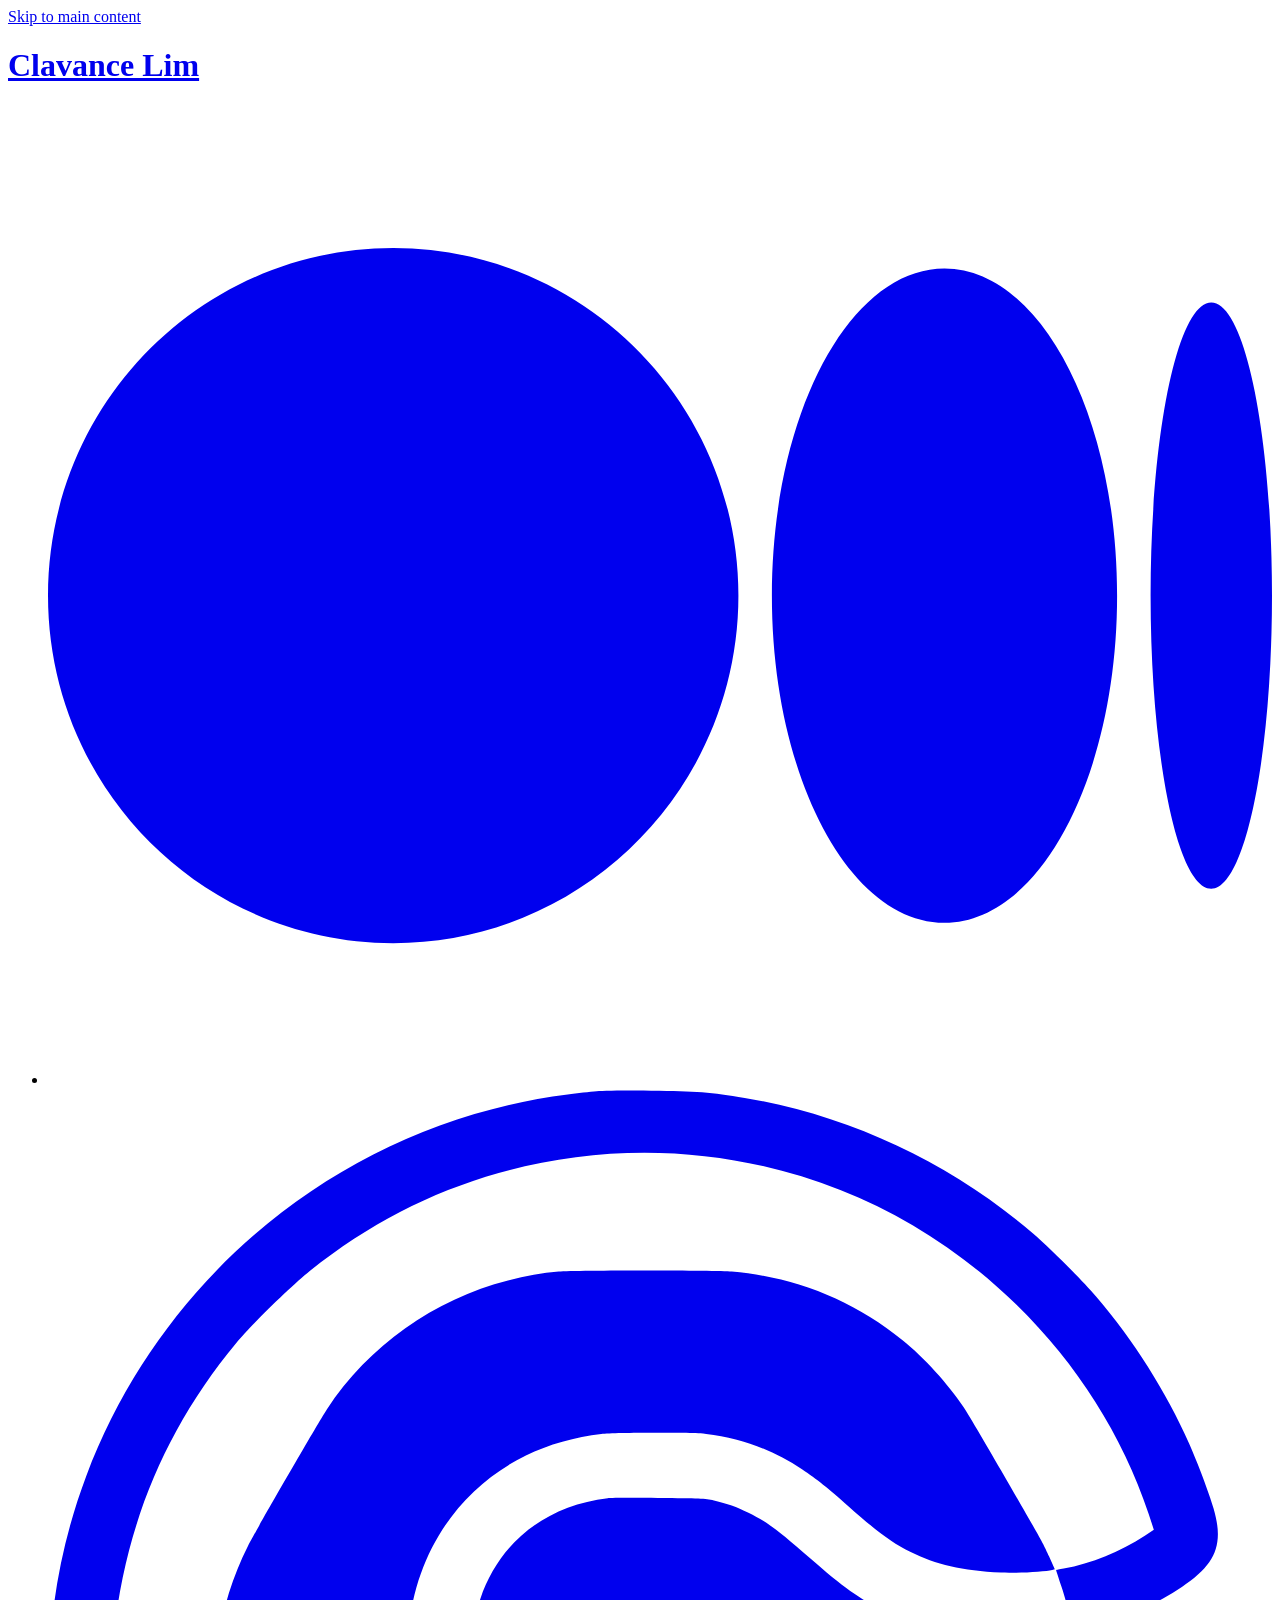
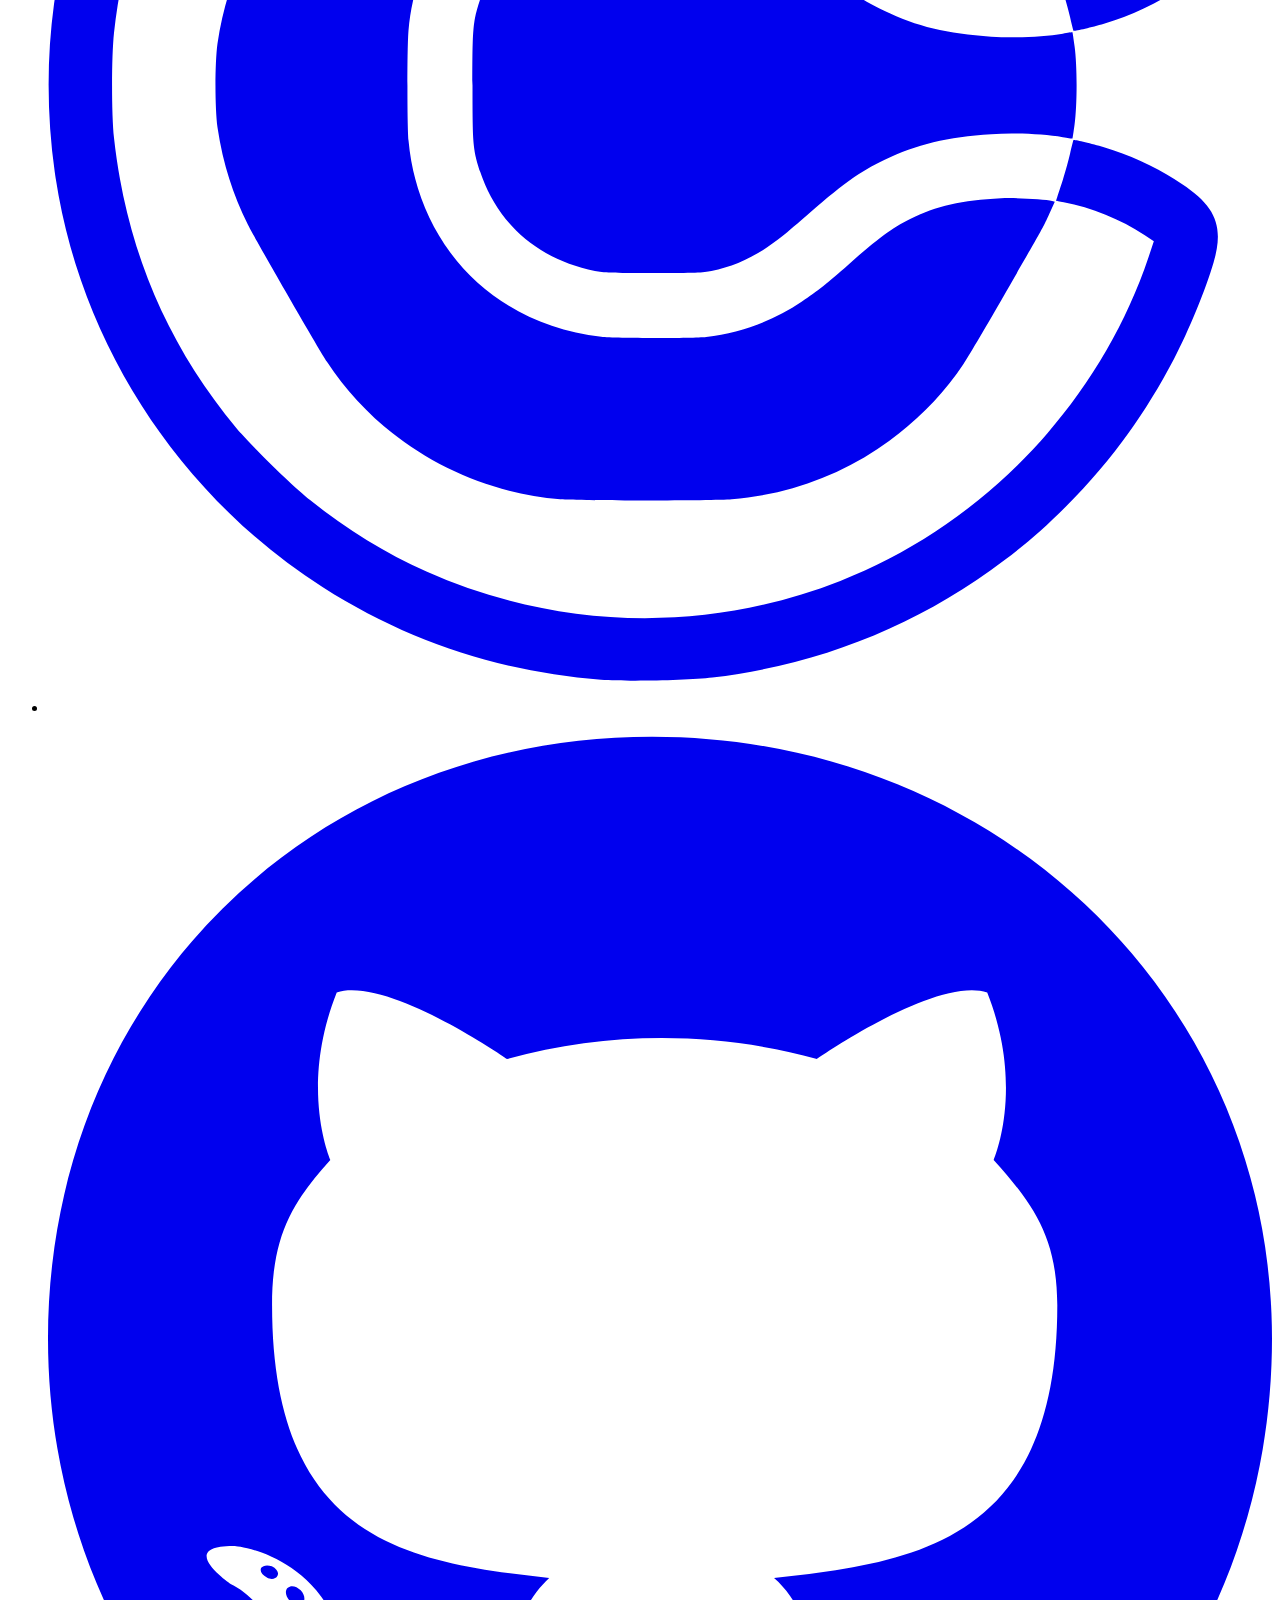
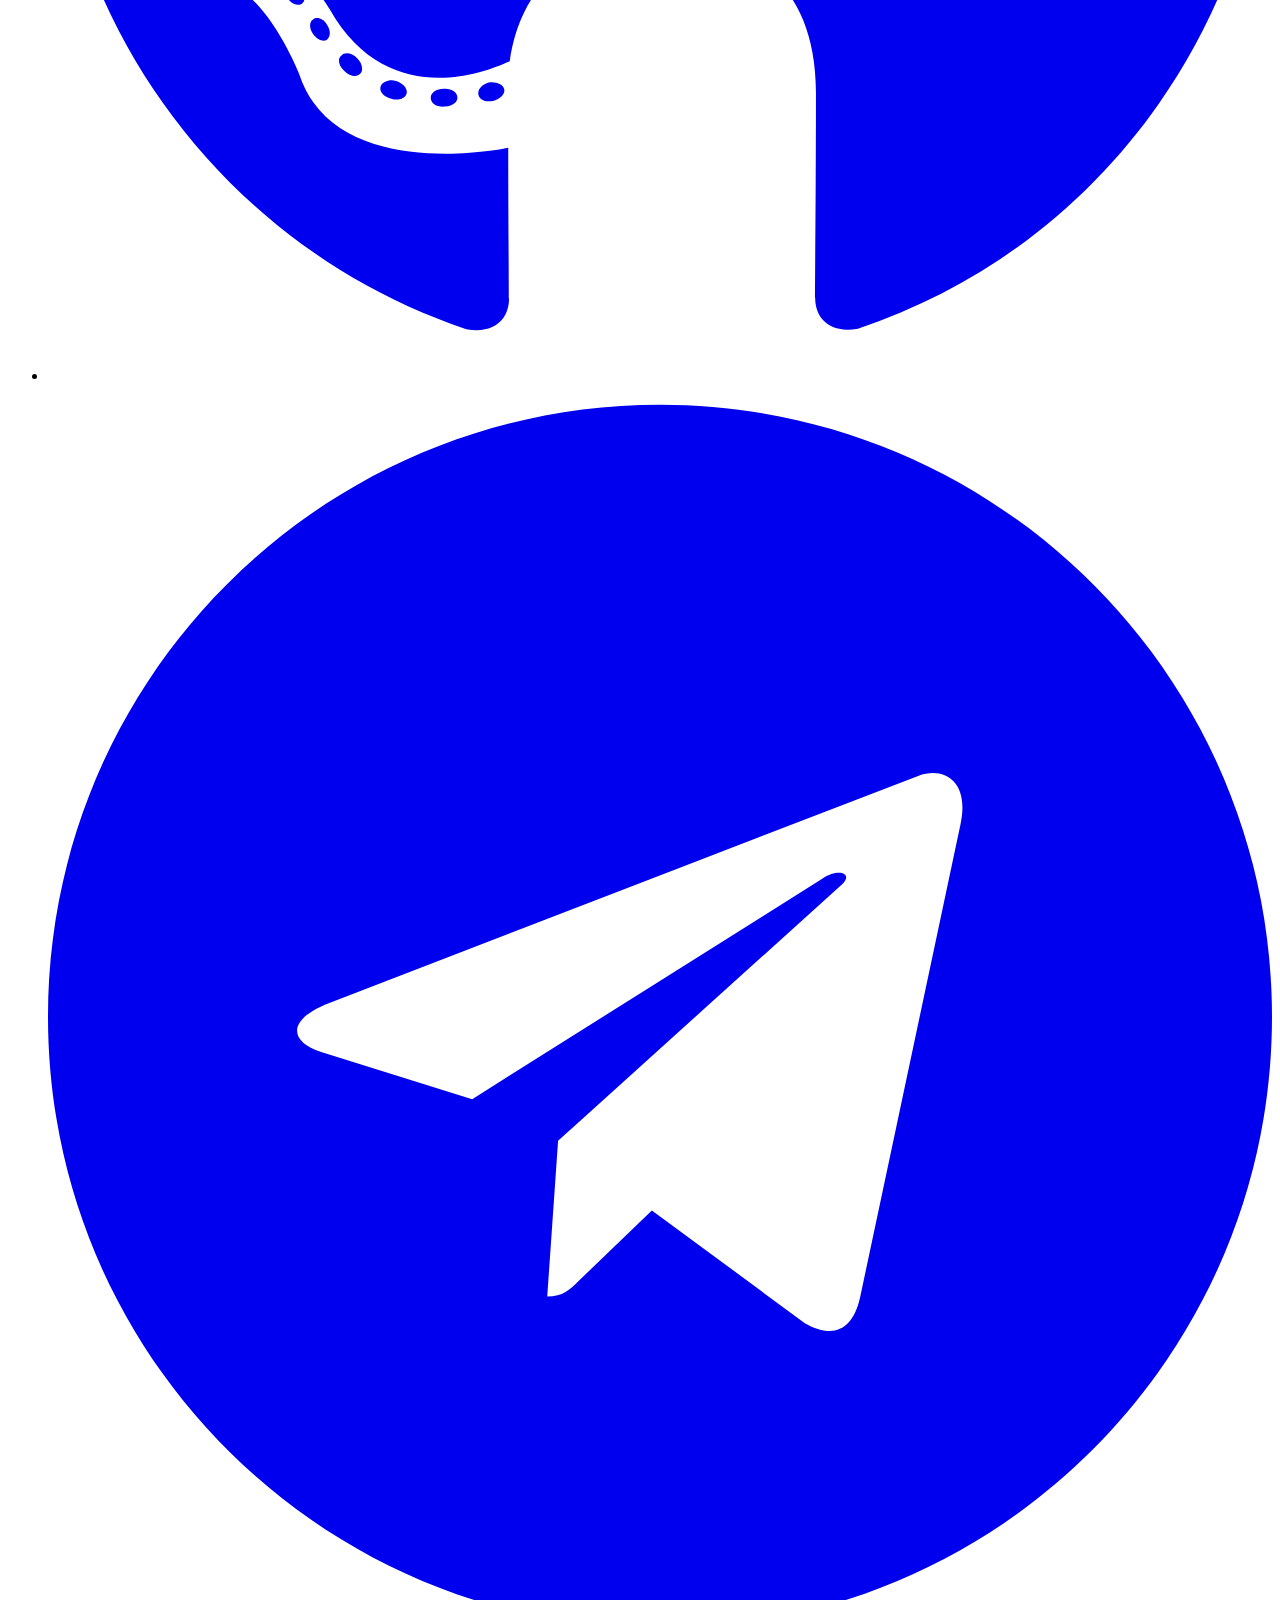
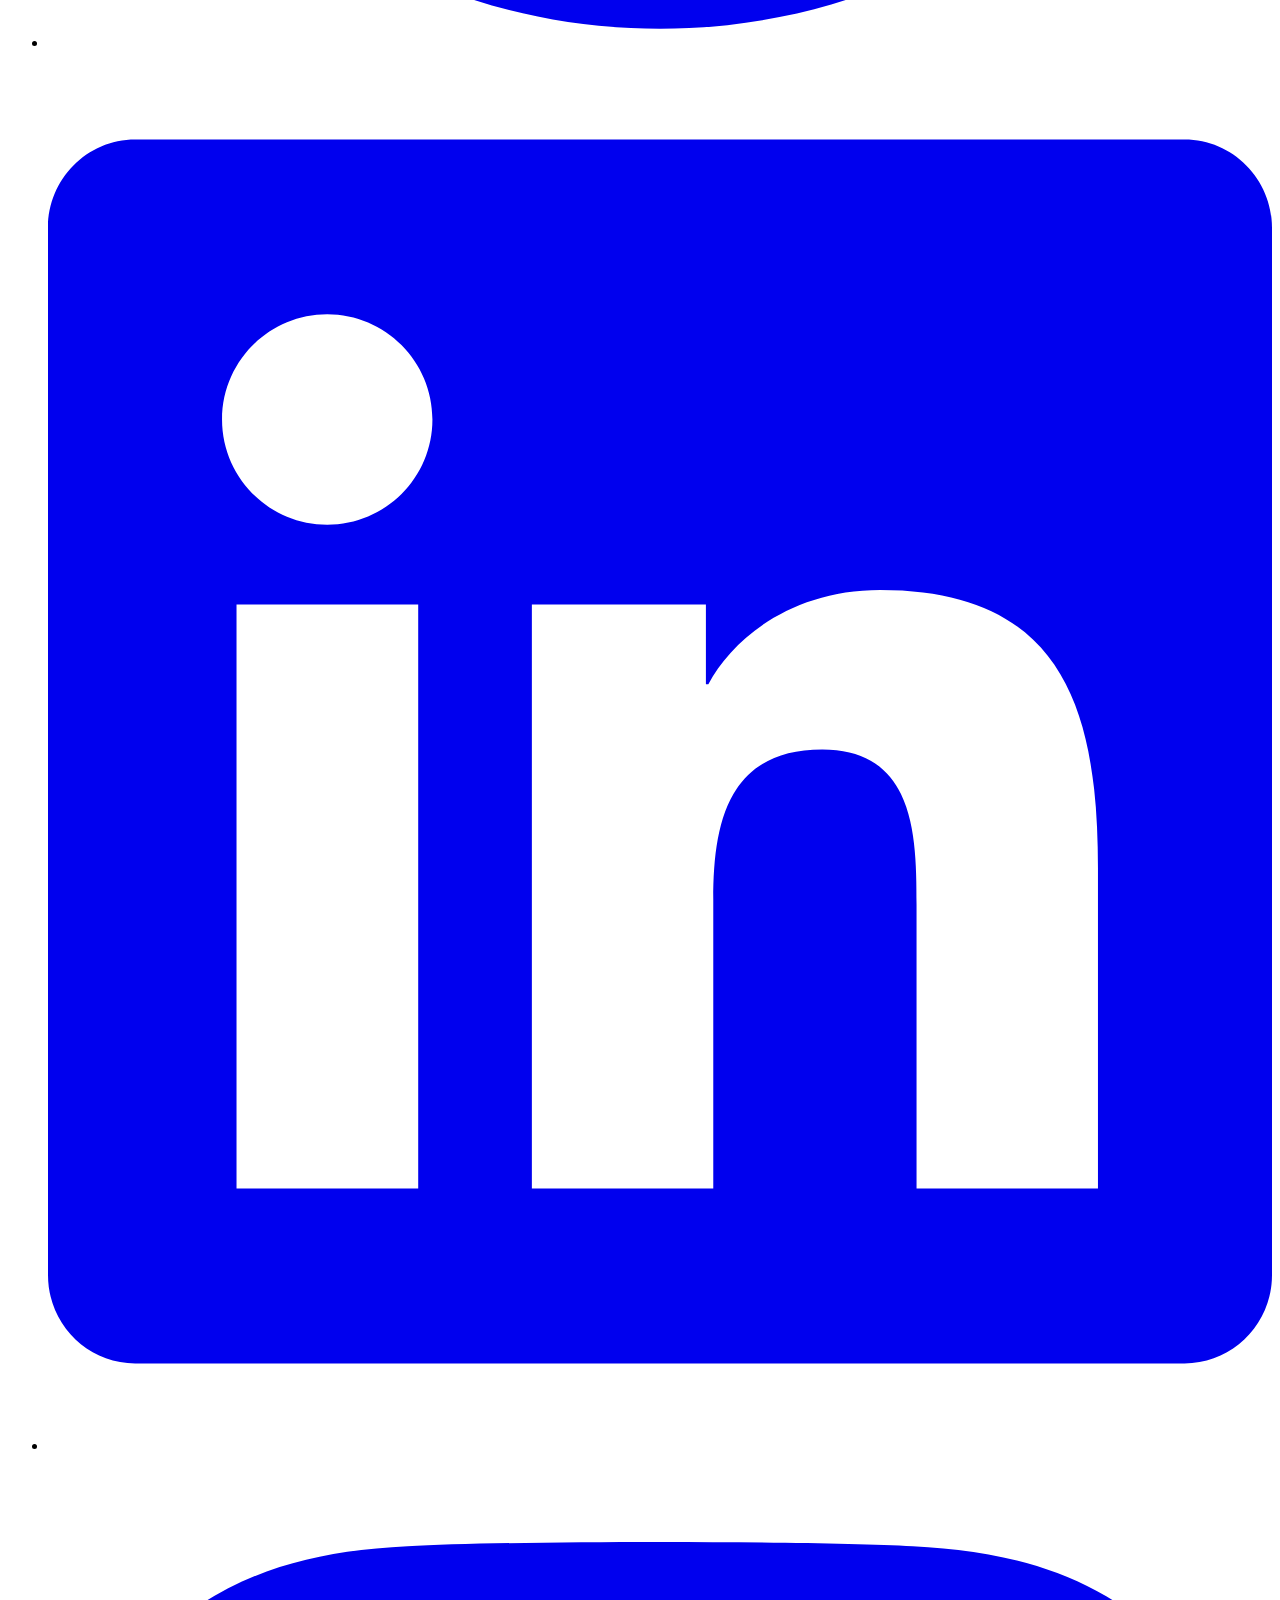
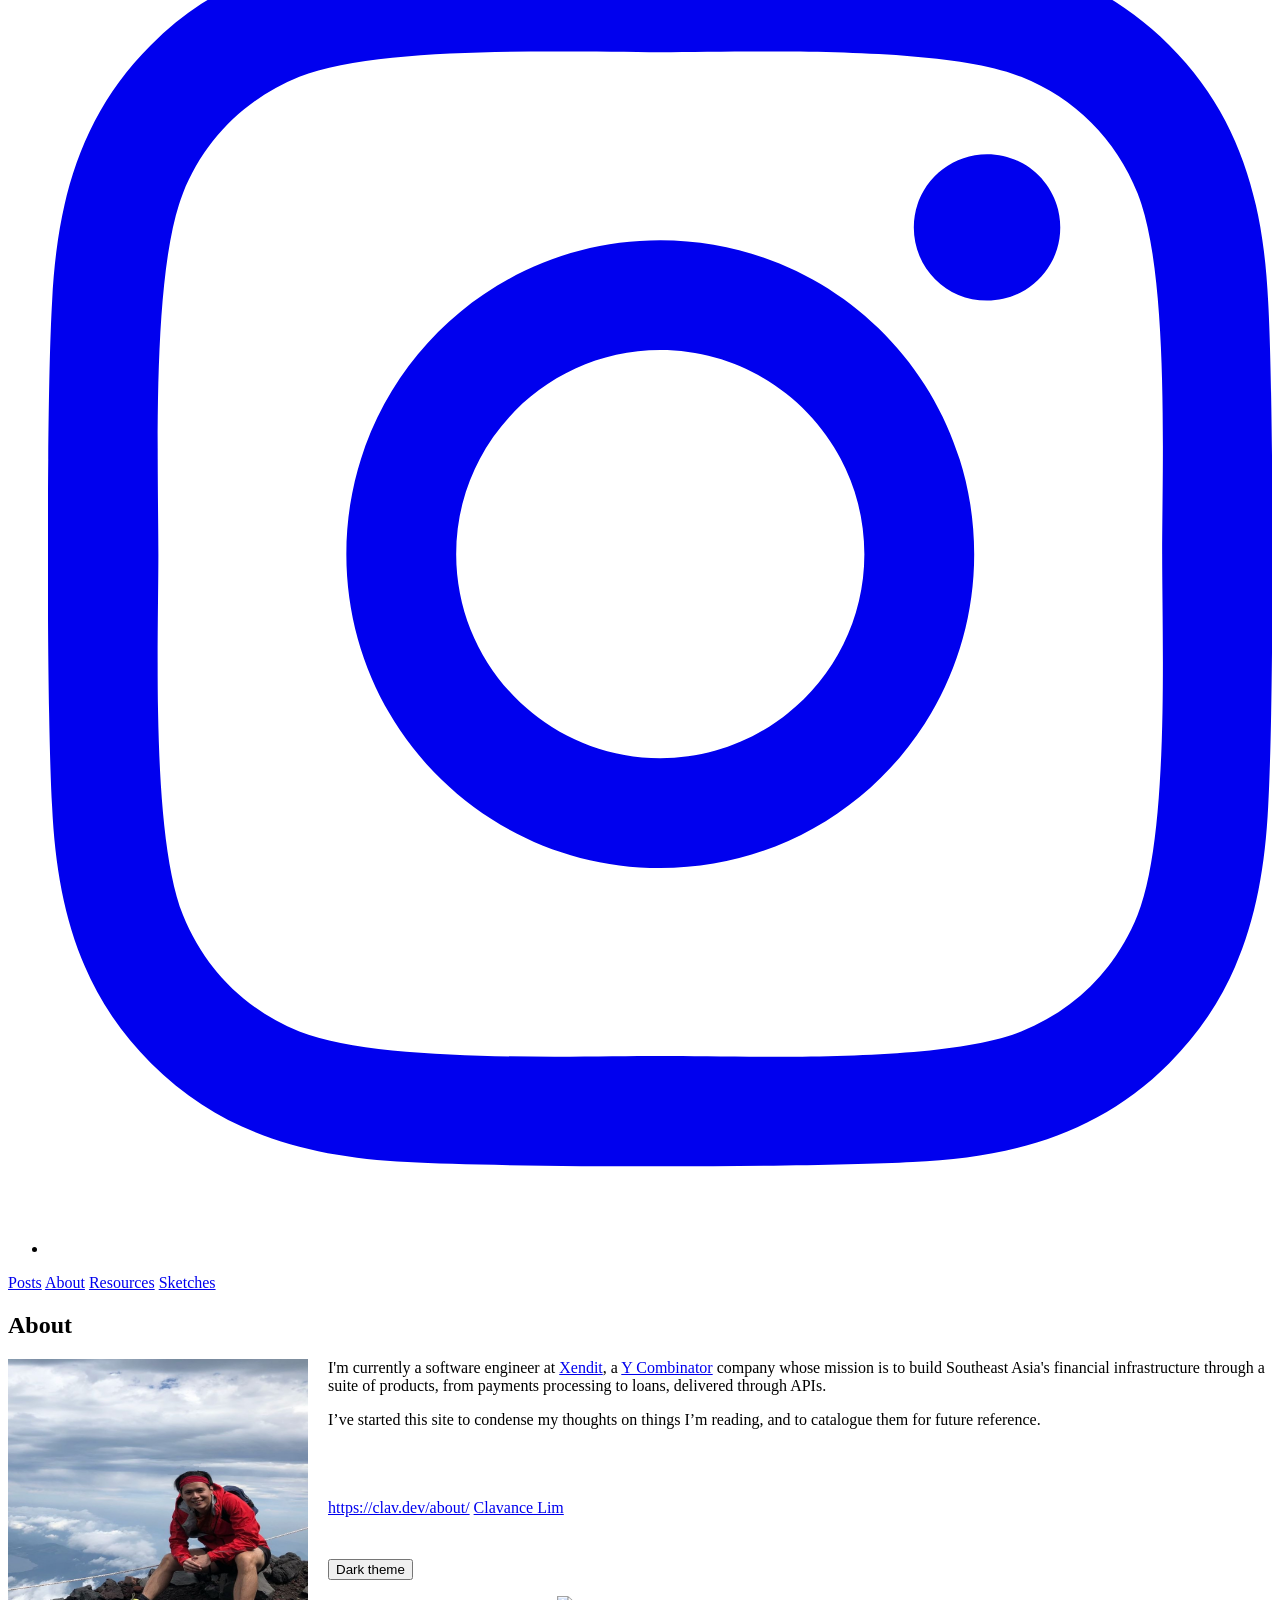
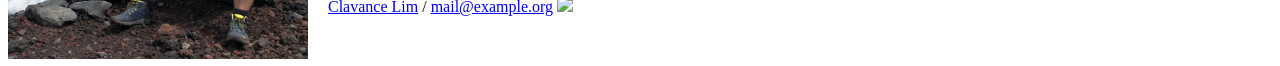
==== about/index.html @ dba14391 "icons" ====
<!DOCTYPE html>


<html lang="en-uk" data-theme="">
<head>
    
        
<meta charset="utf-8">
<meta name="HandheldFriendly" content="True">
<meta name="viewport" content="width=device-width, initial-scale=1.0">
<meta name="referrer" content="no-referrer-when-downgrade">

<title>Clavance Lim</title>

<meta name="description" content="About      I&#39;m currently a software engineer at Xendit, a Y Combinator company whose mission is to build Southeast Asia&#39;s financial infrastructure through a suite of products, from payments processing to loans, delivered through APIs. I&rsquo;ve started this site to condense my thoughts on things I&rsquo;m reading, and to catalogue them for future reference.
  ">





<link rel="icon" type="image/x-icon" href="https://clav.dev/favicon.ico">
<link rel="apple-touch-icon-precomposed" href="https://clav.dev/favicon.png">


<style>
  body {
    visibility: hidden;
    opacity: 0;
  }
</style>

<noscript>
  <style>
    body {
      visibility: visible;
      opacity: 1;
    }
  </style>
</noscript>



    





    
    
        
    
    

    
        <link rel="stylesheet" href="https://clav.dev/css/style.min.cff15ae98f02d073d218fa54a2ec573c41bfd9ae3161060330c0e49225089424.css" integrity="sha256-z/Fa6Y8C0HPSGPpUouxXPEG/2a4xYQYDMMDkkiUIlCQ=">
    





    

    





    
    
        
    
    

    
        <script src="https://clav.dev/js/script.min.510c781c39dbb21b4c76d85c82e2bdf4689220adbb7cd61e49e9d293e442fb42.js" type="text/javascript" charset="utf-8" integrity="sha256-UQx4HDnbshtMdthcguK99GiSIK27fNYeSenSk&#43;RC&#43;0I="></script>
    







<meta property="og:title" content="" />
<meta property="og:description" content="About      I&#39;m currently a software engineer at Xendit, a Y Combinator company whose mission is to build Southeast Asia&#39;s financial infrastructure through a suite of products, from payments processing to loans, delivered through APIs. I&rsquo;ve started this site to condense my thoughts on things I&rsquo;m reading, and to catalogue them for future reference.
  " />
<meta property="og:type" content="article" />
<meta property="og:url" content="https://clav.dev/about/" /><meta property="article:section" content="" />




<meta name="twitter:card" content="summary"/>
<meta name="twitter:title" content=""/>
<meta name="twitter:description" content="About      I&#39;m currently a software engineer at Xendit, a Y Combinator company whose mission is to build Southeast Asia&#39;s financial infrastructure through a suite of products, from payments processing to loans, delivered through APIs. I&rsquo;ve started this site to condense my thoughts on things I&rsquo;m reading, and to catalogue them for future reference.
  "/>











    
</head>
<body>
    <a class="skip-main" href="#main">Skip to main content</a>
    <div class="container">
        <header class="common-header"> 
            
                <div class="header-top">
    <h1 class="site-title">
    <a href="/">Clavance Lim</a>
</h1>
    <ul class="social-icons">


    
        <li>
            <a href="https://medium.com/@clavance" title="Medium" rel="me">
                <span class="inline-svg" >




    
<svg xmlns="http://www.w3.org/2000/svg" viewBox="0 0 640 512"><!--! Font Awesome Pro 6.0.0 by @fontawesome - https://fontawesome.com License - https://fontawesome.com/license (Commercial License) Copyright 2022 Fonticons, Inc. --><path fill="currentColor" d="M180.5,74.262C80.813,74.262,0,155.633,0,256S80.819,437.738,180.5,437.738,361,356.373,361,256,280.191,74.262,180.5,74.262Zm288.25,10.646c-49.845,0-90.245,76.619-90.245,171.095s40.406,171.1,90.251,171.1,90.251-76.619,90.251-171.1H559C559,161.5,518.6,84.908,468.752,84.908Zm139.506,17.821c-17.526,0-31.735,68.628-31.735,153.274s14.2,153.274,31.735,153.274S640,340.631,640,256C640,171.351,625.785,102.729,608.258,102.729Z"/></svg>


</span>

            </a>
        </li>
    

    
        <li>
            <a href="https://calendly.com/clavance" title="Calendly" rel="me">
                <span class="inline-svg" >




    
<svg version="1.0" xmlns="http://www.w3.org/2000/svg"
  viewBox="0 0 1100 1100"
 preserveAspectRatio="xMidYMid meet">

<g transform="translate(0.000000,1072.000000) scale(0.100000,-0.100000)"
fill="#000000" stroke="none">
<path fill="currentColor" d="M4930 10699 c-58 -5 -175 -18 -260 -29 -1958 -249 -3625 -1569 -4326
-3427 -315 -835 -412 -1751 -283 -2663 215 -1517 1109 -2901 2409 -3730 761
-486 1593 -762 2500 -831 229 -17 787 -6 1001 20 985 120 1844 465 2626 1055
199 149 354 286 549 480 399 400 705 817 974 1330 129 245 287 630 355 865 94
324 23 502 -285 706 -222 148 -458 259 -700 330 -122 35 -269 70 -274 64 -2
-2 -16 -58 -31 -124 -15 -66 -49 -187 -76 -269 -27 -82 -49 -151 -49 -152 0
-1 30 -7 68 -14 247 -46 513 -154 729 -296 l81 -54 -47 -143 c-441 -1312
-1477 -2400 -2771 -2910 -1203 -474 -2529 -444 -3719 85 -366 162 -709 373
-1046 642 -166 133 -531 490 -663 648 -627 756 -990 1617 -1099 2608 -23 216
-23 724 0 940 109 991 472 1852 1099 2608 132 158 497 515 663 648 519 415
1073 702 1695 879 1013 288 2090 235 3070 -152 588 -232 1122 -580 1584 -1033
548 -537 950 -1172 1187 -1877 l47 -143 -81 -54 c-216 -142 -482 -250 -729
-296 -38 -7 -68 -13 -68 -14 0 -1 22 -70 49 -152 27 -82 61 -203 76 -269 15
-66 29 -122 31 -124 5 -6 152 29 274 64 242 71 478 182 700 330 308 204 379
382 285 706 -39 135 -143 410 -220 584 -203 460 -501 929 -836 1320 -129 151
-419 440 -569 569 -740 632 -1642 1056 -2589 1216 -302 51 -438 62 -841 65
-212 2 -432 -1 -490 -6z"/>
<path fill="currentColor" d="M4590 9079 c-152 -13 -294 -38 -456 -79 -663 -169 -1254 -589 -1627
-1157 -78 -119 -649 -1108 -711 -1232 -135 -268 -227 -562 -273 -876 -24 -169
-24 -581 0 -750 46 -314 138 -608 273 -876 62 -124 633 -1113 711 -1232 464
-707 1240 -1164 2096 -1236 165 -14 1381 -14 1542 0 480 41 918 192 1310 452
312 207 571 463 774 766 32 47 184 304 338 571 380 658 370 640 429 770 l52
115 -24 7 c-59 16 -328 30 -459 24 -352 -17 -584 -70 -817 -187 -165 -83 -285
-171 -553 -408 -191 -169 -280 -239 -419 -333 -263 -176 -549 -282 -861 -318
-119 -13 -819 -13 -943 1 -953 105 -1644 809 -1732 1764 -13 143 -13 847 0
990 64 699 453 1278 1055 1571 202 98 447 168 677 193 124 14 824 14 943 1
312 -36 598 -142 861 -318 139 -94 228 -164 419 -333 268 -237 388 -325 553
-408 233 -117 465 -170 817 -187 131 -6 400 8 459 24 l24 7 -52 115 c-59 130
-49 112 -429 770 -154 267 -306 524 -338 571 -141 211 -362 453 -549 602 -453
362 -965 568 -1535 616 -142 13 -1415 12 -1555 0z"/>
<path fill="currentColor" d="M5030 7043 c-554 -65 -977 -400 -1145 -906 -66 -200 -70 -247 -70
-777 0 -530 4 -577 70 -777 155 -469 523 -787 1030 -890 79 -16 144 -18 525
-18 377 0 447 2 522 18 226 46 434 148 642 315 37 30 145 122 240 205 305 267
448 369 671 477 291 141 567 208 962 232 207 13 469 2 643 -27 46 -8 85 -13
87 -12 1 2 10 59 19 127 24 171 24 529 0 700 -9 68 -18 125 -19 127 -2 1 -41
-4 -87 -12 -174 -29 -436 -40 -643 -27 -395 24 -671 91 -962 232 -223 108
-366 210 -671 477 -287 251 -385 324 -549 405 -108 54 -190 83 -310 111 -82
18 -127 20 -505 22 -228 2 -431 1 -450 -2z"/>
</g>
</svg>


</span>

            </a>
        </li>
    

    
        
        
        <li>
            <a href="https://github.com/clavance" title="Github" rel="me">
            <span class="inline-svg" >




    
<svg xmlns="http://www.w3.org/2000/svg" viewBox="0 0 496 512"><path fill="currentColor" d="M165.9 397.4c0 2-2.3 3.6-5.2 3.6-3.3.3-5.6-1.3-5.6-3.6 0-2 2.3-3.6 5.2-3.6 3-.3 5.6 1.3 5.6 3.6zm-31.1-4.5c-.7 2 1.3 4.3 4.3 4.9 2.6 1 5.6 0 6.2-2s-1.3-4.3-4.3-5.2c-2.6-.7-5.5.3-6.2 2.3zm44.2-1.7c-2.9.7-4.9 2.6-4.6 4.9.3 2 2.9 3.3 5.9 2.6 2.9-.7 4.9-2.6 4.6-4.6-.3-1.9-3-3.2-5.9-2.9zM244.8 8C106.1 8 0 113.3 0 252c0 110.9 69.8 205.8 169.5 239.2 12.8 2.3 17.3-5.6 17.3-12.1 0-6.2-.3-40.4-.3-61.4 0 0-70 15-84.7-29.8 0 0-11.4-29.1-27.8-36.6 0 0-22.9-15.7 1.6-15.4 0 0 24.9 2 38.6 25.8 21.9 38.6 58.6 27.5 72.9 20.9 2.3-16 8.8-27.1 16-33.7-55.9-6.2-112.3-14.3-112.3-110.5 0-27.5 7.6-41.3 23.6-58.9-2.6-6.5-11.1-33.3 2.6-67.9 20.9-6.5 69 27 69 27 20-5.6 41.5-8.5 62.8-8.5s42.8 2.9 62.8 8.5c0 0 48.1-33.6 69-27 13.7 34.7 5.2 61.4 2.6 67.9 16 17.7 25.8 31.5 25.8 58.9 0 96.5-58.9 104.2-114.8 110.5 9.2 7.9 17 22.9 17 46.4 0 33.7-.3 75.4-.3 83.6 0 6.5 4.6 14.4 17.3 12.1C428.2 457.8 496 362.9 496 252 496 113.3 383.5 8 244.8 8zM97.2 352.9c-1.3 1-1 3.3.7 5.2 1.6 1.6 3.9 2.3 5.2 1 1.3-1 1-3.3-.7-5.2-1.6-1.6-3.9-2.3-5.2-1zm-10.8-8.1c-.7 1.3.3 2.9 2.3 3.9 1.6 1 3.6.7 4.3-.7.7-1.3-.3-2.9-2.3-3.9-2-.6-3.6-.3-4.3.7zm32.4 35.6c-1.6 1.3-1 4.3 1.3 6.2 2.3 2.3 5.2 2.6 6.5 1 1.3-1.3.7-4.3-1.3-6.2-2.2-2.3-5.2-2.6-6.5-1zm-11.4-14.7c-1.6 1-1.6 3.6 0 5.9 1.6 2.3 4.3 3.3 5.6 2.3 1.6-1.3 1.6-3.9 0-6.2-1.4-2.3-4-3.3-5.6-2z"/></svg>

</span>

            </a>
        </li>
    

    
        <li>
            <a href="https://t.me/clavance" title="Telegram" rel="me">
            <span class="inline-svg" >




    
<svg xmlns="http://www.w3.org/2000/svg" viewBox="0 0 496 512"><path fill="currentColor" d="M248 8C111 8 0 119 0 256s111 248 248 248 248-111 248-248S385 8 248 8zm121.8 169.9l-40.7 191.8c-3 13.6-11.1 16.9-22.4 10.5l-62-45.7-29.9 28.8c-3.3 3.3-6.1 6.1-12.5 6.1l4.4-63.1 114.9-103.8c5-4.4-1.1-6.9-7.7-2.5l-142 89.4-61.2-19.1c-13.3-4.2-13.6-13.3 2.8-19.7l239.1-92.2c11.1-4 20.8 2.7 17.2 19.5z"/></svg>

</span>

            </a>
        </li>
    

    
        
        
        <li>
            <a href="https://www.linkedin.com/in/clavance" title="Linkedin" rel="me">
            <span class="inline-svg" >




    
<svg xmlns="http://www.w3.org/2000/svg" viewBox="0 0 448 512"><path fill="currentColor" d="M416 32H31.9C14.3 32 0 46.5 0 64.3v383.4C0 465.5 14.3 480 31.9 480H416c17.6 0 32-14.5 32-32.3V64.3c0-17.8-14.4-32.3-32-32.3zM135.4 416H69V202.2h66.5V416zm-33.2-243c-21.3 0-38.5-17.3-38.5-38.5S80.9 96 102.2 96c21.2 0 38.5 17.3 38.5 38.5 0 21.3-17.2 38.5-38.5 38.5zm282.1 243h-66.4V312c0-24.8-.5-56.7-34.5-56.7-34.6 0-39.9 27-39.9 54.9V416h-66.4V202.2h63.7v29.2h.9c8.9-16.8 30.6-34.5 62.9-34.5 67.2 0 79.7 44.3 79.7 101.9V416z"/></svg>

</span>

            </a>
        </li>
    

    
        <li>
            <a href="https://vsco.co/clavance" title="Instagram" rel="me">
            <span class="inline-svg" >




    
<svg xmlns="http://www.w3.org/2000/svg" viewBox="0 0 448 512"><path fill="currentColor" d="M224.1 141c-63.6 0-114.9 51.3-114.9 114.9s51.3 114.9 114.9 114.9S339 319.5 339 255.9 287.7 141 224.1 141zm0 189.6c-41.1 0-74.7-33.5-74.7-74.7s33.5-74.7 74.7-74.7 74.7 33.5 74.7 74.7-33.6 74.7-74.7 74.7zm146.4-194.3c0 14.9-12 26.8-26.8 26.8-14.9 0-26.8-12-26.8-26.8s12-26.8 26.8-26.8 26.8 12 26.8 26.8zm76.1 27.2c-1.7-35.9-9.9-67.7-36.2-93.9-26.2-26.2-58-34.4-93.9-36.2-37-2.1-147.9-2.1-184.9 0-35.8 1.7-67.6 9.9-93.9 36.1s-34.4 58-36.2 93.9c-2.1 37-2.1 147.9 0 184.9 1.7 35.9 9.9 67.7 36.2 93.9s58 34.4 93.9 36.2c37 2.1 147.9 2.1 184.9 0 35.9-1.7 67.7-9.9 93.9-36.2 26.2-26.2 34.4-58 36.2-93.9 2.1-37 2.1-147.8 0-184.8zM398.8 388c-7.8 19.6-22.9 34.7-42.6 42.6-29.5 11.7-99.5 9-132.1 9s-102.7 2.6-132.1-9c-19.6-7.8-34.7-22.9-42.6-42.6-11.7-29.5-9-99.5-9-132.1s-2.6-102.7 9-132.1c7.8-19.6 22.9-34.7 42.6-42.6 29.5-11.7 99.5-9 132.1-9s102.7-2.6 132.1 9c19.6 7.8 34.7 22.9 42.6 42.6 11.7 29.5 9 99.5 9 132.1s2.7 102.7-9 132.1z"/></svg>

</span>

            </a>
        </li>
    




</ul>
</div>

    <nav>
        
        
        <a class="" href="https://clav.dev/posts/" title="Posts">Posts</a>
        
        <a class="" href="https://clav.dev/about/" title="About">About</a>
        
        <a class="" href="https://clav.dev/resources/" title="Resources">Resources</a>
        
        <a class="" href="https://clav.dev/sketches/" title="Sketches">Sketches</a>
        
    </nav>




            
        </header>
        <main id="main" tabindex="-1"> 
            
    

    <article class="post h-entry">
        <div class="post-header">
            <header>
                <h1 class="p-name post-title"></h1>

                
            </header>
        </div>
        <div class="content e-content">
            <h1 id="about" >About
<span>
    <a href="#about">
        <svg viewBox="0 0 28 23" height="100%" width="19" xmlns="http://www.w3.org/2000/svg"><path d="M10 13a5 5 0 0 0 7.54.54l3-3a5 5 0 0 0-7.07-7.07l-1.72 1.71" fill="none" stroke-linecap="round" stroke-miterlimit="10" stroke-width="2"/><path d="M14 11a5 5 0 0 0-7.54-.54l-3 3a5 5 0 0 0 7.07 7.07l1.71-1.71" fill="none" stroke-linecap="round" stroke-miterlimit="10" stroke-width="2"/></svg>
    </a>
</span>
</h1><img style="float: left; margin-right: 20px; position: relative;" width="300" height="300" src="/profile.jpeg">
<p>
I'm currently a software engineer at <a href="https://www.xendit.co/en/">Xendit</a>, a <a href="https://www.ycombinator.com/topcompanies">Y Combinator</a> company whose mission is to build Southeast Asia's financial infrastructure through a suite of products, from payments processing to loans, delivered through APIs.
<p>I&rsquo;ve started this site to condense my thoughts on things I&rsquo;m reading, and to catalogue them for future reference.</p>
</p>
<br/>
<br/>
<br/>
        </div>
        

    


<div class="post-info">
    

    <a class="post-hidden-url u-url" href="https://clav.dev/about/">https://clav.dev/about/</a>
    <a href="https://clav.dev/" class="p-name p-author post-hidden-author h-card" rel="me">Clavance Lim</a>


    <div class="post-taxonomies">
        
            
    </div>
</div>

    </article>

    
        
        
    

    

    

    

    
        




<article class="post">
<script
    data-isso="https://comments.example.com/"
    data-isso-id="thread-id"
    data-isso-css="true"
    data-isso-lang="de"
    data-isso-reply-to-self="true"
    data-isso-require-author="true"
    data-isso-require-email="true"
    data-isso-avatar="true"
    data-isso-avatar-bg="#f0f0f0"
    src="https://comments.example.com/js/embed.min.js">
</script>
<noscript>Please enable JavaScript to view the comments powered by <a href="https://posativ.org/isso/">Isso</a>.</noscript>
<div>
  <section id="isso-thread"></section>
</div>
</article>

    

    


        </main>
        
            <!DOCTYPE html PUBLIC "-//W3C//DTD HTML 4.01//EN" "http://www.w3.org/TR/html4/strict.dtd">
<html>
<head>
  <meta http-equiv="Content-Type" content="text/html; charset=utf-8">
  <meta http-equiv="Content-Style-Type" content="text/css">
  <title></title>
  <meta name="Generator" content="Cocoa HTML Writer">
  <meta name="CocoaVersion" content="1894.6">
  <style type="text/css">
    p.p1 {margin: 0.0px 0.0px 0.0px 0.0px; font: 12.0px Times; color: #000000; -webkit-text-stroke: #000000}
    p.p3 {margin: 0.0px 0.0px 12.0px 0.0px; font: 12.0px Times; color: #000000; -webkit-text-stroke: #000000}
    li.li1 {margin: 0.0px 0.0px 0.0px 0.0px; font: 12.0px Times; color: #000000; -webkit-text-stroke: #000000}
    li.li2 {margin: 0.0px 0.0px 0.0px 0.0px; font: 12.0px Times; color: #0000e9; -webkit-text-stroke: #0000e9}
    span.s1 {font-kerning: none}
    span.s2 {-webkit-text-stroke: 0px #000000}
    span.s3 {text-decoration: underline ; font-kerning: none; color: #0000e9}
    ul.ul1 {list-style-type: disc}
  </style>
</head>
<body>
<p class="p1"><span class="s1"> </span></p>
<p class="p1"><span class="s1"></span></p>
<p class="p3"><span class="s1"><br>
<span class="Apple-converted-space"> </span></span></p>
<p class="p1"><span class="s1">

    



    <button class="theme-switcher">
        Dark theme
    </button>


<script>
const STORAGE_KEY = 'user-color-scheme'
const defaultTheme = "auto"

let currentTheme
let switchButton
let autoDefinedScheme = window.matchMedia('(prefers-color-scheme: dark)')

const autoChangeScheme = e => {
    currentTheme = e.matches ? 'dark' : 'light'
    document.documentElement.setAttribute('data-theme', currentTheme)
    changeButtonText()
}

document.addEventListener('DOMContentLoaded', function() {
    switchButton = document.querySelector('.theme-switcher')
    currentTheme = detectCurrentScheme()
    if (currentTheme == 'dark') {
        document.documentElement.setAttribute('data-theme', 'dark')
    }
    if (currentTheme == 'auto') {
        autoChangeScheme(autoDefinedScheme);
        autoDefinedScheme.addListener(autoChangeScheme);
    }

    if (switchButton) {
        changeButtonText()
        switchButton.addEventListener('click', switchTheme, false)
    }
  
    showContent()
})

function detectCurrentScheme() {
    if (localStorage.getItem(STORAGE_KEY)) {
        return localStorage.getItem(STORAGE_KEY)
    } 
    if (defaultTheme) {
        return defaultTheme
    } 
    if (!window.matchMedia) {
        return 'light'
    } 
    if (window.matchMedia('(prefers-color-scheme: dark)').matches) {
        return 'dark'
    }
    return 'light'
}

function changeButtonText(switchButton)
{   
    if (switchButton) {
        switchButton.textContent = currentTheme == 'dark' ?  "Light theme" : "Dark theme"
    }
}

function switchTheme(e) {
    if (currentTheme == 'dark') {
        localStorage.setItem(STORAGE_KEY, 'light')
        document.documentElement.setAttribute('data-theme', 'light')
        currentTheme = 'light'
    } else {
        localStorage.setItem(STORAGE_KEY, 'dark')
        document.documentElement.setAttribute('data-theme', 'dark')
        currentTheme = 'dark'
    }
    changeButtonText()
}

function showContent() {
    document.body.style.visibility = 'visible';
    document.body.style.opacity = 1;
}
</script><span class="Apple-converted-space"> </span></span></p>
<p class="p1"><span class="s1"><p class="h-card vcard">

    <a href=https://clav.dev/ class="p-name u-url url fn" rel="me">Clavance Lim</a> 

     
        /
        <a class="p-email u-email email" rel="me" href="mailto:mail@example.org">mail@example.org</a>
    

     
        <img class="u-photo" src="/images/me.png" />
    
</p> <span class="Apple-converted-space"> </span></span></p>
</body>
</html>

        
    </div>
</body>
</html>
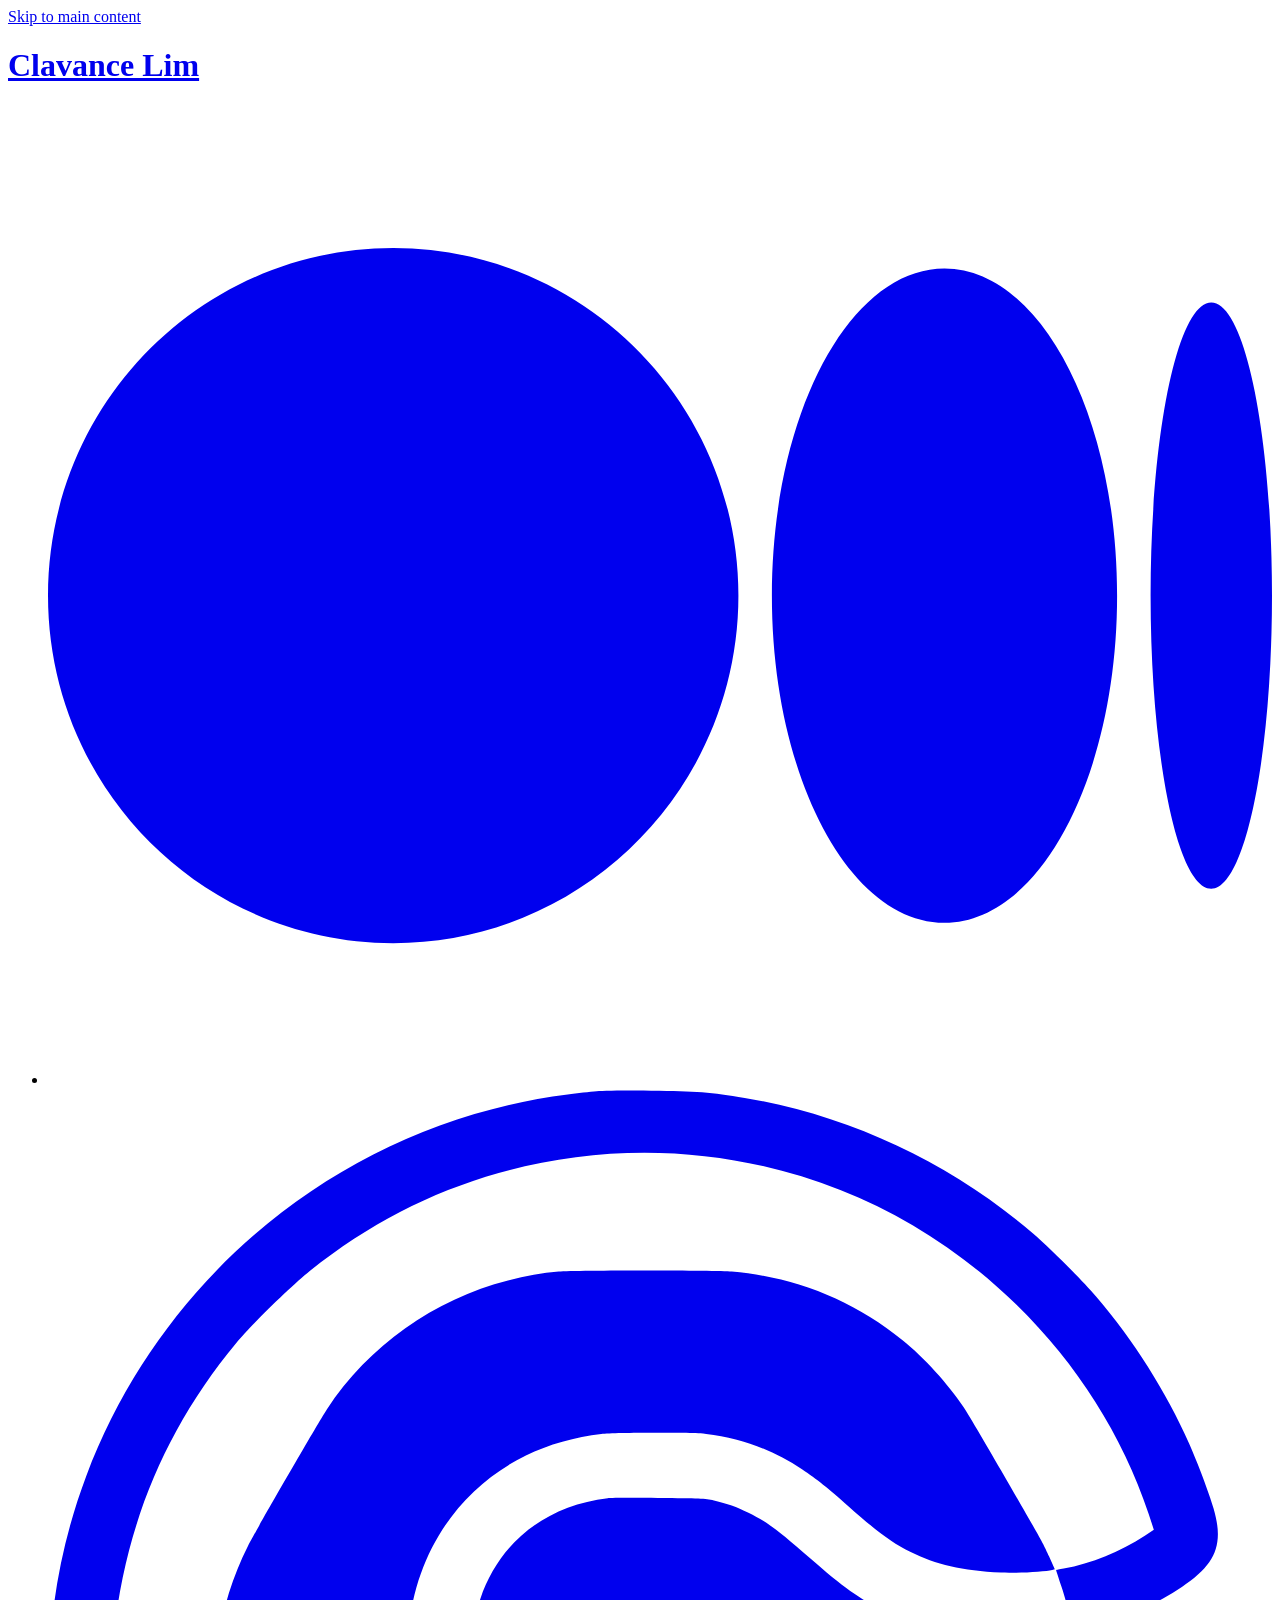
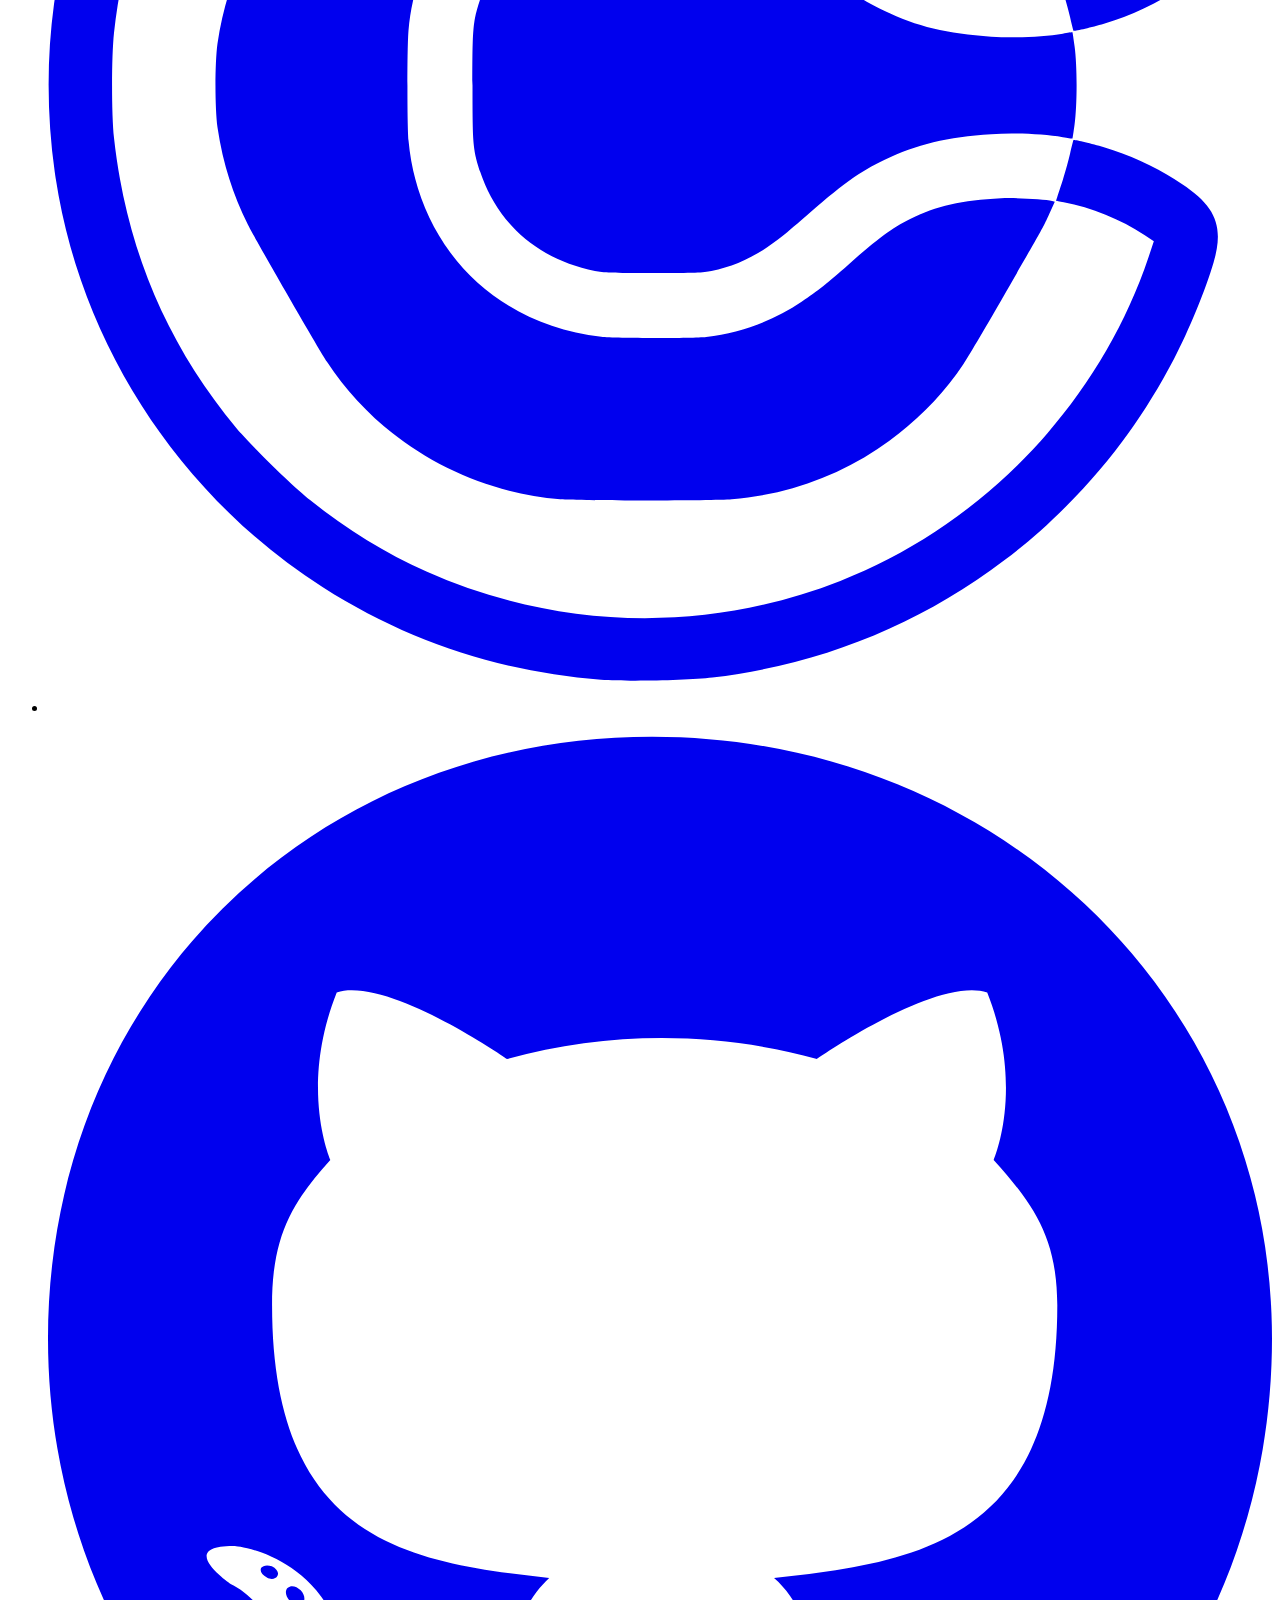
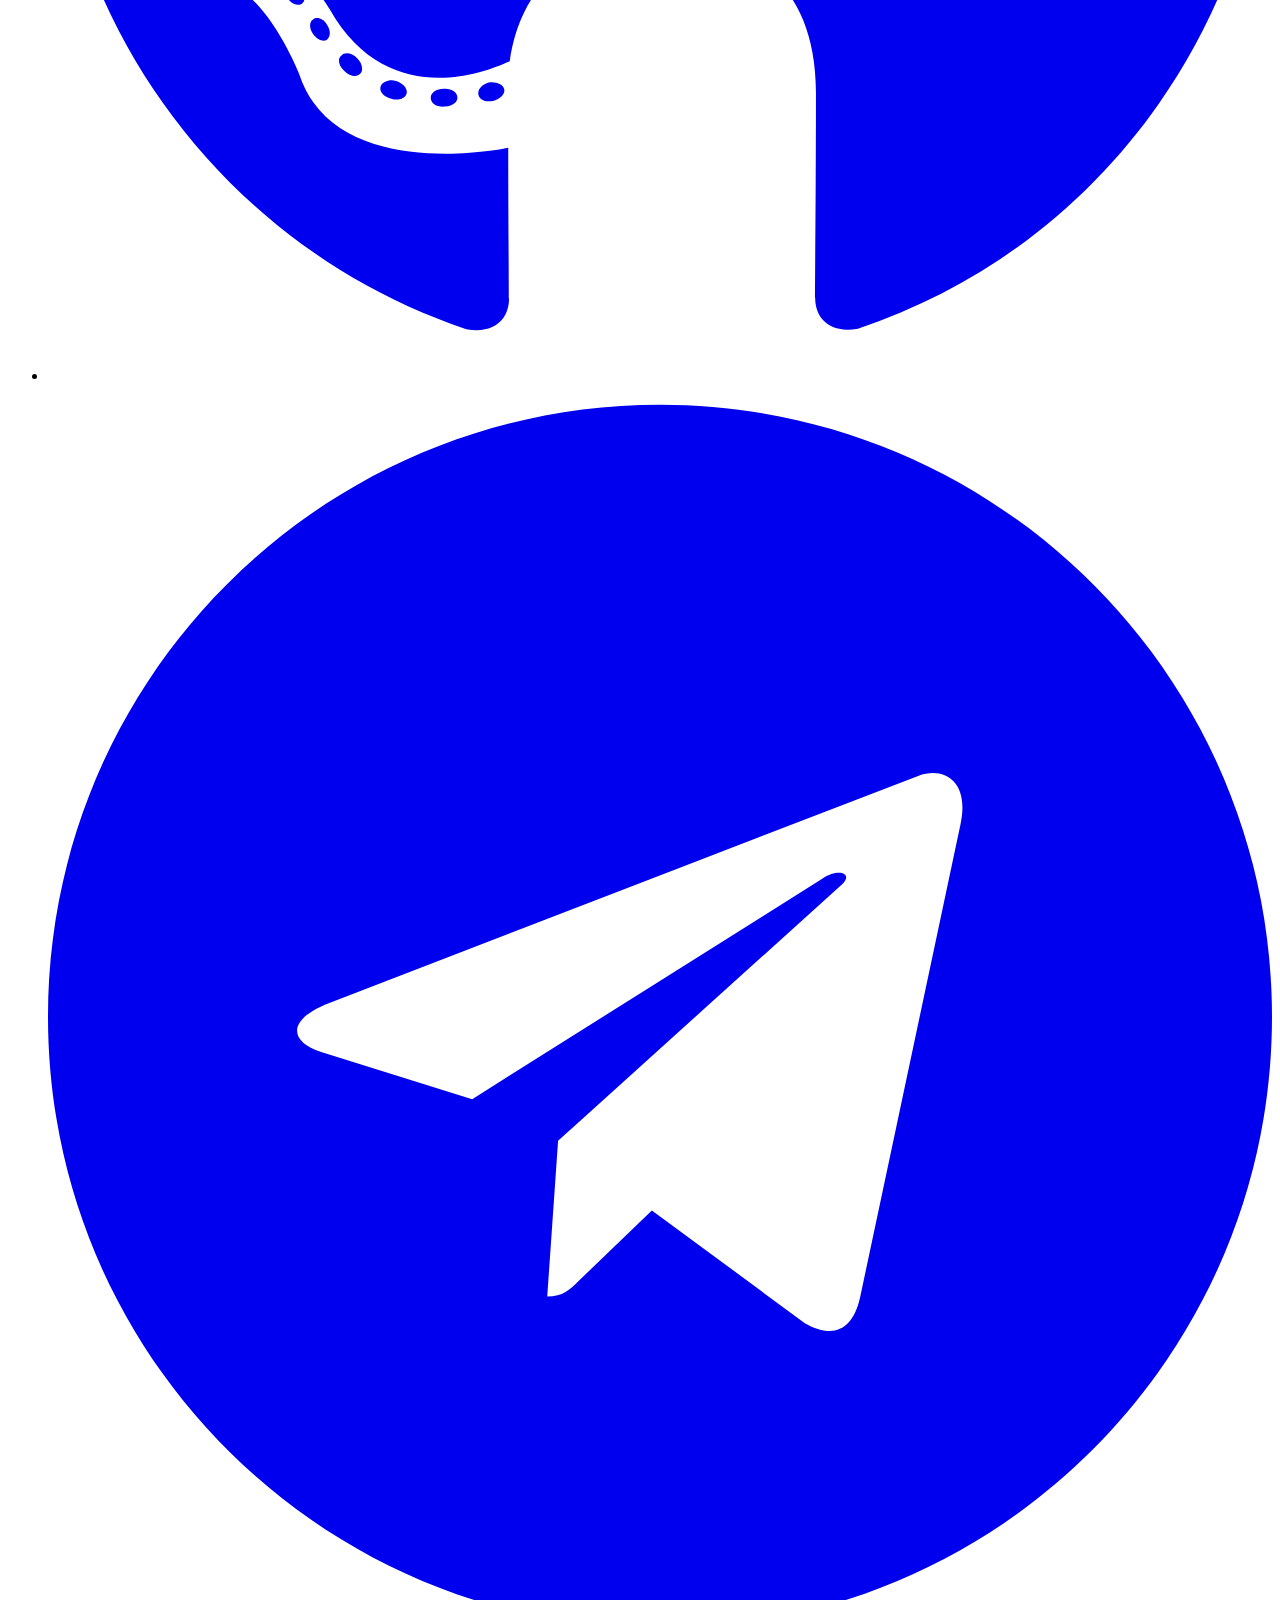
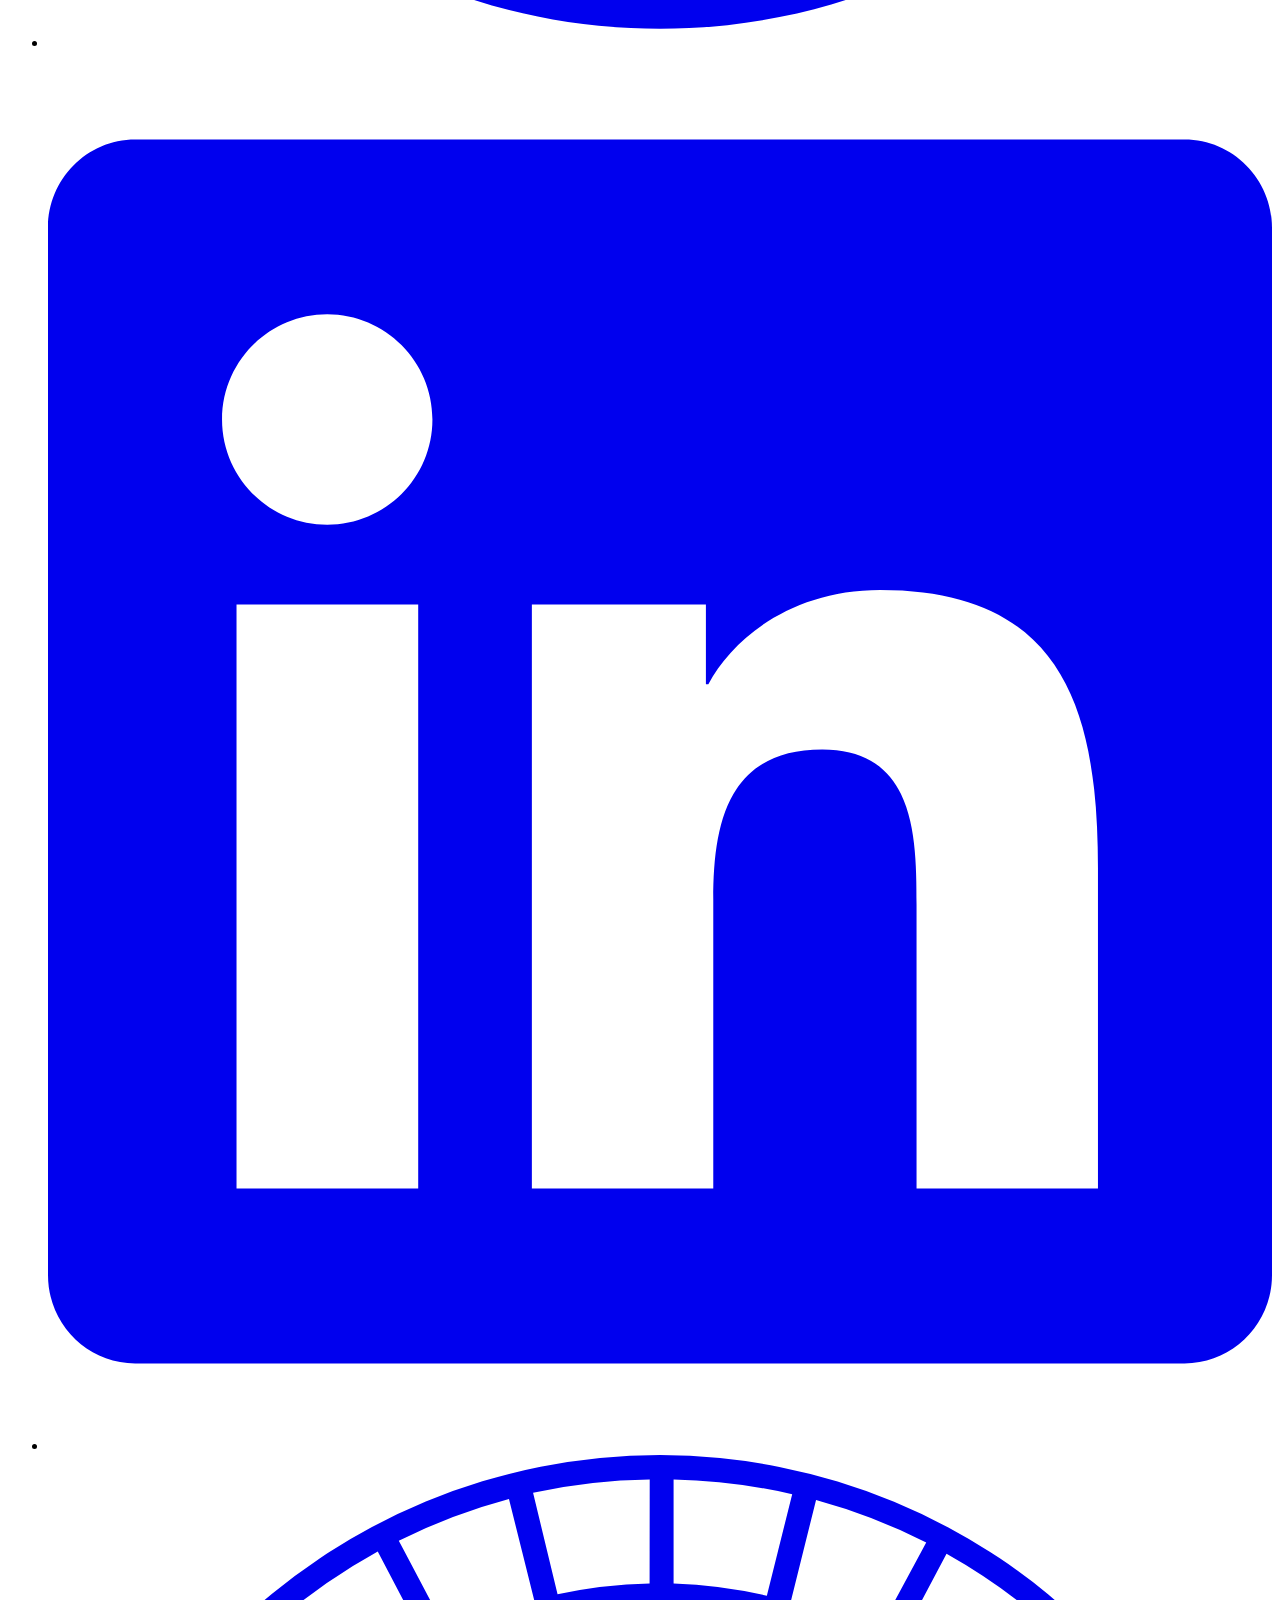
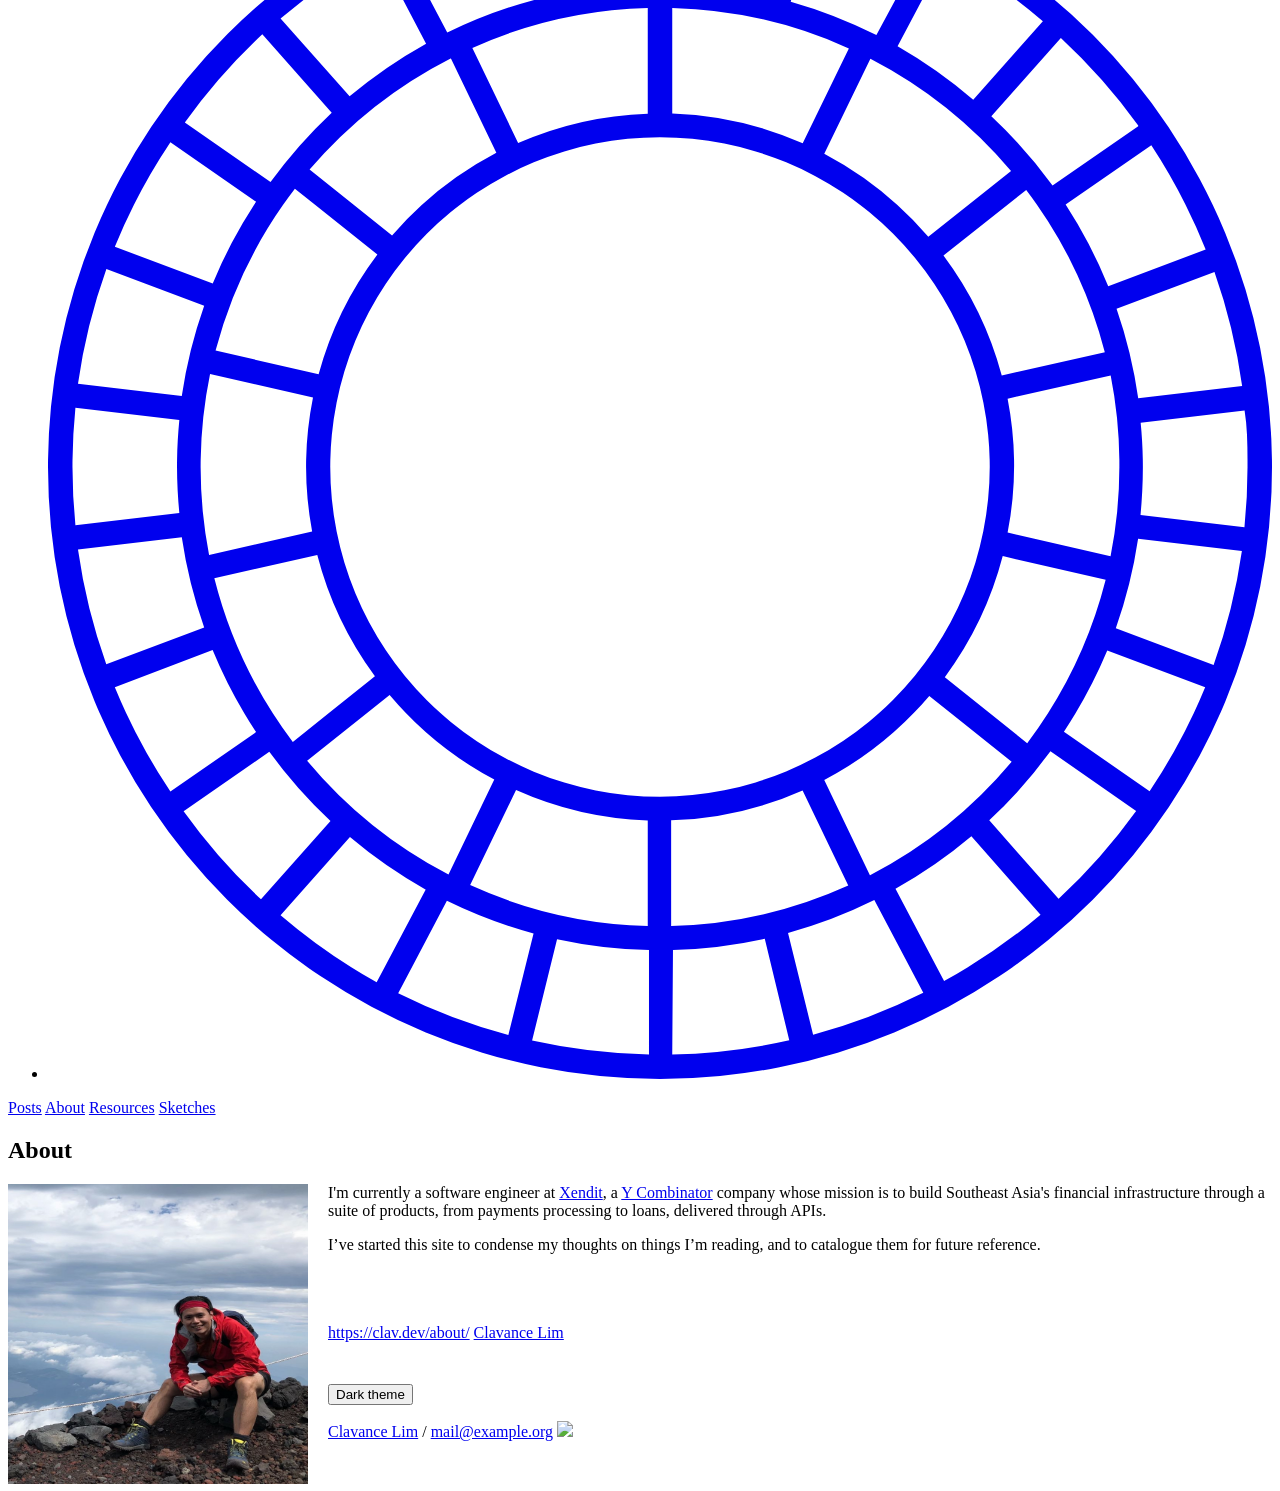
==== commit 0c38e214: "icon" ====
--- a/about/index.html
+++ b/about/index.html
@@ -261,14 +261,15 @@
 
     
         <li>
-            <a href="https://vsco.co/clavance" title="Instagram" rel="me">
-            <span class="inline-svg" >
-
-
-
-
-    
-<svg xmlns="http://www.w3.org/2000/svg" viewBox="0 0 448 512"><path fill="currentColor" d="M224.1 141c-63.6 0-114.9 51.3-114.9 114.9s51.3 114.9 114.9 114.9S339 319.5 339 255.9 287.7 141 224.1 141zm0 189.6c-41.1 0-74.7-33.5-74.7-74.7s33.5-74.7 74.7-74.7 74.7 33.5 74.7 74.7-33.6 74.7-74.7 74.7zm146.4-194.3c0 14.9-12 26.8-26.8 26.8-14.9 0-26.8-12-26.8-26.8s12-26.8 26.8-26.8 26.8 12 26.8 26.8zm76.1 27.2c-1.7-35.9-9.9-67.7-36.2-93.9-26.2-26.2-58-34.4-93.9-36.2-37-2.1-147.9-2.1-184.9 0-35.8 1.7-67.6 9.9-93.9 36.1s-34.4 58-36.2 93.9c-2.1 37-2.1 147.9 0 184.9 1.7 35.9 9.9 67.7 36.2 93.9s58 34.4 93.9 36.2c37 2.1 147.9 2.1 184.9 0 35.9-1.7 67.7-9.9 93.9-36.2 26.2-26.2 34.4-58 36.2-93.9 2.1-37 2.1-147.8 0-184.8zM398.8 388c-7.8 19.6-22.9 34.7-42.6 42.6-29.5 11.7-99.5 9-132.1 9s-102.7 2.6-132.1-9c-19.6-7.8-34.7-22.9-42.6-42.6-11.7-29.5-9-99.5-9-132.1s-2.6-102.7 9-132.1c7.8-19.6 22.9-34.7 42.6-42.6 29.5-11.7 99.5-9 132.1-9s102.7-2.6 132.1 9c19.6 7.8 34.7 22.9 42.6 42.6 11.7 29.5 9 99.5 9 132.1s2.7 102.7-9 132.1z"/></svg>
+            <a href="https://vsco.co/clavance" title="Vsco" rel="me">
+                <span class="inline-svg" >
+
+
+
+
+    
+<svg id="Layer_1" xmlns="http://www.w3.org/2000/svg" viewBox="0 0 100 100"><title>VSCO</title><path fill="currentColor" d="M50,0a50,50,0,1,0,50,50A50.06,50.06,0,0,0,50,0ZM98,50a48.39,48.39,0,0,1-.25,4.92l-8.49-1c.12-1.27.19-2.57.19-3.87s-.06-2.45-.18-3.66l8.49-1C98,46.87,98,48.42,98,50ZM2,50a48.38,48.38,0,0,1,.24-4.84l8.49,1c-.12,1.25-.19,2.52-.19,3.8s.07,2.55.19,3.8l-8.49,1Q2,52.44,2,50ZM87.3,37.07l8-3a47.63,47.63,0,0,1,2.26,9.32l-8.49,1A39.14,39.14,0,0,0,87.3,37.07ZM87.53,50a37.55,37.55,0,0,1-.72,7.3L78.4,55.36a28.71,28.71,0,0,0,0-10.94l8.42-1.9A37.56,37.56,0,0,1,87.53,50ZM50,76.94A26.94,26.94,0,1,1,76.94,50,27,27,0,0,1,50,76.94Zm.91,10.56,0-8.63a28.7,28.7,0,0,0,10.74-2.45l3.73,7.78A37.27,37.27,0,0,1,50.91,87.51ZM34.49,84.16l3.75-7.77A28.7,28.7,0,0,0,49,78.88l0,8.62A37.27,37.27,0,0,1,34.49,84.16ZM12.47,50a37.55,37.55,0,0,1,.77-7.6l8.41,1.93a28.74,28.74,0,0,0-.07,10.94l-8.42,1.91A37.55,37.55,0,0,1,12.47,50ZM49,12.5v8.63a28.7,28.7,0,0,0-10.59,2.4l-3.74-7.77A37.27,37.27,0,0,1,49,12.5ZM65.43,15.8l-3.77,7.76A28.7,28.7,0,0,0,51,21.12V12.5A37.27,37.27,0,0,1,65.43,15.8ZM86.62,35.24a39.4,39.4,0,0,0-3.48-6.68l7-4.84a47.94,47.94,0,0,1,4.44,8.51Zm-.27,5.38-8.43,1.9a28.82,28.82,0,0,0-4.76-9.8l6.76-5.35A37.41,37.41,0,0,1,86.34,40.62ZM71.92,31.19a29.08,29.08,0,0,0-8.5-6.78l3.77-7.76a37.76,37.76,0,0,1,11.49,9.17ZM69.41,15.63l4-7.56a48.24,48.24,0,0,1,7.87,5.51L75.59,20A39.67,39.67,0,0,0,69.41,15.63Zm-1.73-.92a39.2,39.2,0,0,0-7-2.73l2.07-8.3a47.69,47.69,0,0,1,9,3.47Zm-8.95-3.21a39.4,39.4,0,0,0-7.62-1V2A47.94,47.94,0,0,1,60.8,3.2Zm-9.58-1a39.44,39.44,0,0,0-7.52.88l-2-8.3A48,48,0,0,1,49.16,2Zm-9.43,1.34a39.2,39.2,0,0,0-7.1,2.67L28.66,7a47.68,47.68,0,0,1,9-3.41Zm-8.83,3.58a39.65,39.65,0,0,0-6.25,4.3L19,13.36a48.23,48.23,0,0,1,7.94-5.48Zm2,1.14,3.74,7.77a29.08,29.08,0,0,0-8.52,6.75l-6.74-5.38A37.76,37.76,0,0,1,32.93,16.6ZM20.17,27.26l6.74,5.38a28.82,28.82,0,0,0-4.8,9.78l-8.42-1.93A37.41,37.41,0,0,1,20.17,27.26ZM13.46,35l-8-3A48,48,0,0,1,10,23.47l7,4.86A39.42,39.42,0,0,0,13.46,35Zm-.7,1.83a39.15,39.15,0,0,0-1.83,7.37l-8.48-1a47.63,47.63,0,0,1,2.32-9.38ZM10.93,55.74a39.14,39.14,0,0,0,1.83,7.37l-8,3a47.63,47.63,0,0,1-2.31-9.37Zm2.52,9.21A39.42,39.42,0,0,0,17,71.66l-7,4.85A48,48,0,0,1,5.46,68Zm.13-5.86L22,57.18a28.8,28.8,0,0,0,4.71,9.91L20,72.46A37.4,37.4,0,0,1,13.59,59.09Zm14.33,9.54a29.09,29.09,0,0,0,8.55,6.91L32.72,83.3A37.77,37.77,0,0,1,21.17,74Zm2.94,15.9-4,7.57A48.23,48.23,0,0,1,19,86.62l5.67-6.39A39.65,39.65,0,0,0,30.87,84.53Zm1.74.91a39.2,39.2,0,0,0,7.08,2.67l-2.06,8.3a47.68,47.68,0,0,1-9-3.41Zm9,3.14a39.44,39.44,0,0,0,7.51.89V98a48,48,0,0,1-9.55-1.14Zm9.47.88a39.41,39.41,0,0,0,7.5-.92l2,8.3A48,48,0,0,1,51,98Zm9.4-1.39a39.2,39.2,0,0,0,7.05-2.69l4,7.57a47.68,47.68,0,0,1-9,3.43Zm8.78-3.61a39.65,39.65,0,0,0,6.2-4.29l5.65,6.41A48.24,48.24,0,0,1,73.21,92Zm-2.09-1.11-3.73-7.78A29.08,29.08,0,0,0,72,68.7l6.73,5.39A37.76,37.76,0,0,1,67.16,83.36ZM80,72.56l-6.73-5.39A28.81,28.81,0,0,0,78,57.28l8.41,1.94A37.4,37.4,0,0,1,80,72.56ZM86.54,65l8,3A48,48,0,0,1,90,76.49l-7-4.87A39.42,39.42,0,0,0,86.54,65Zm.7-1.83a39.14,39.14,0,0,0,1.82-7.31l8.48,1a47.63,47.63,0,0,1-2.31,9.31Zm1.83-41-7,4.84a39.8,39.8,0,0,0-5-5.67l5.68-6.38A48.41,48.41,0,0,1,89.07,22.1ZM17.51,14.65l5.67,6.4a39.81,39.81,0,0,0-5,5.67l-7-4.86A48.43,48.43,0,0,1,17.51,14.65ZM11.08,78.12l7-4.85a39.81,39.81,0,0,0,5,5.66l-5.68,6.39A48.43,48.43,0,0,1,11.08,78.12Zm71.48,7.16-5.66-6.41a39.81,39.81,0,0,0,5-5.64l7,4.87A48.43,48.43,0,0,1,82.57,85.28Z"/></svg>
+
 
 </span>
 
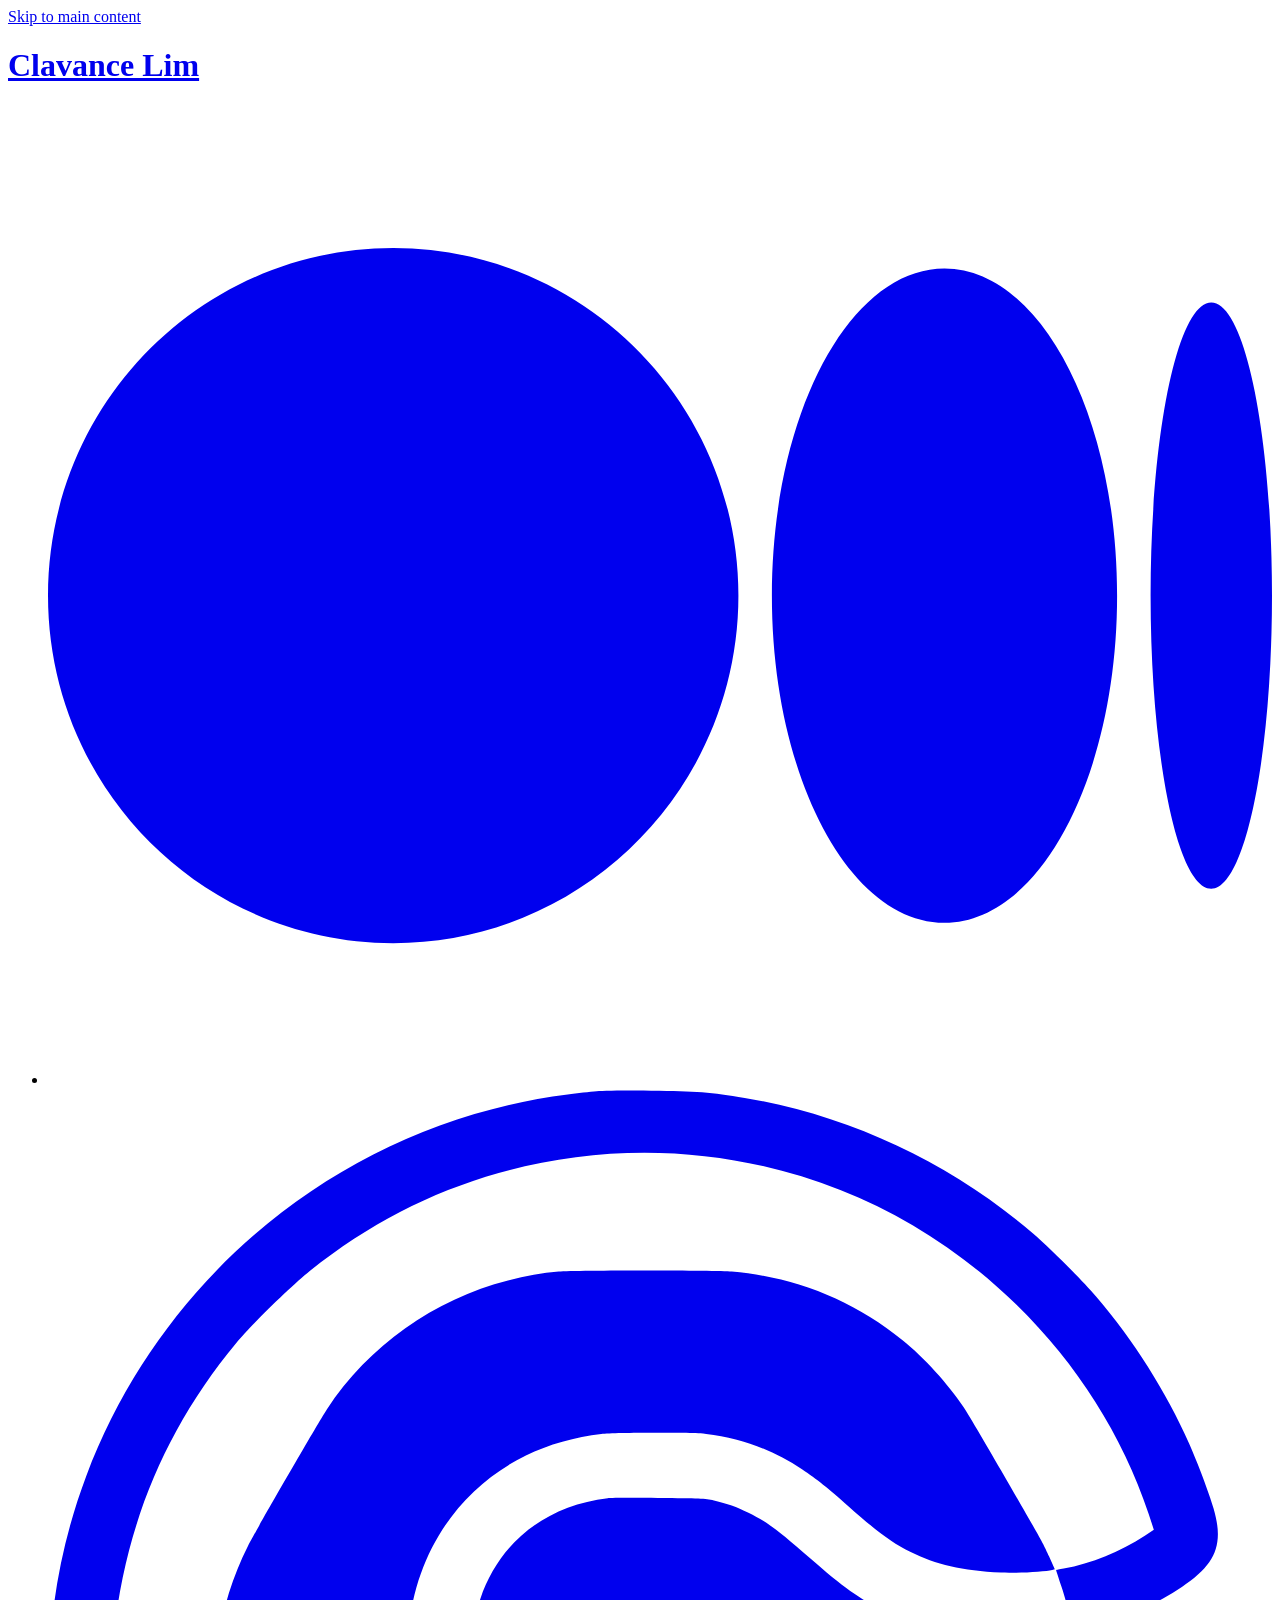
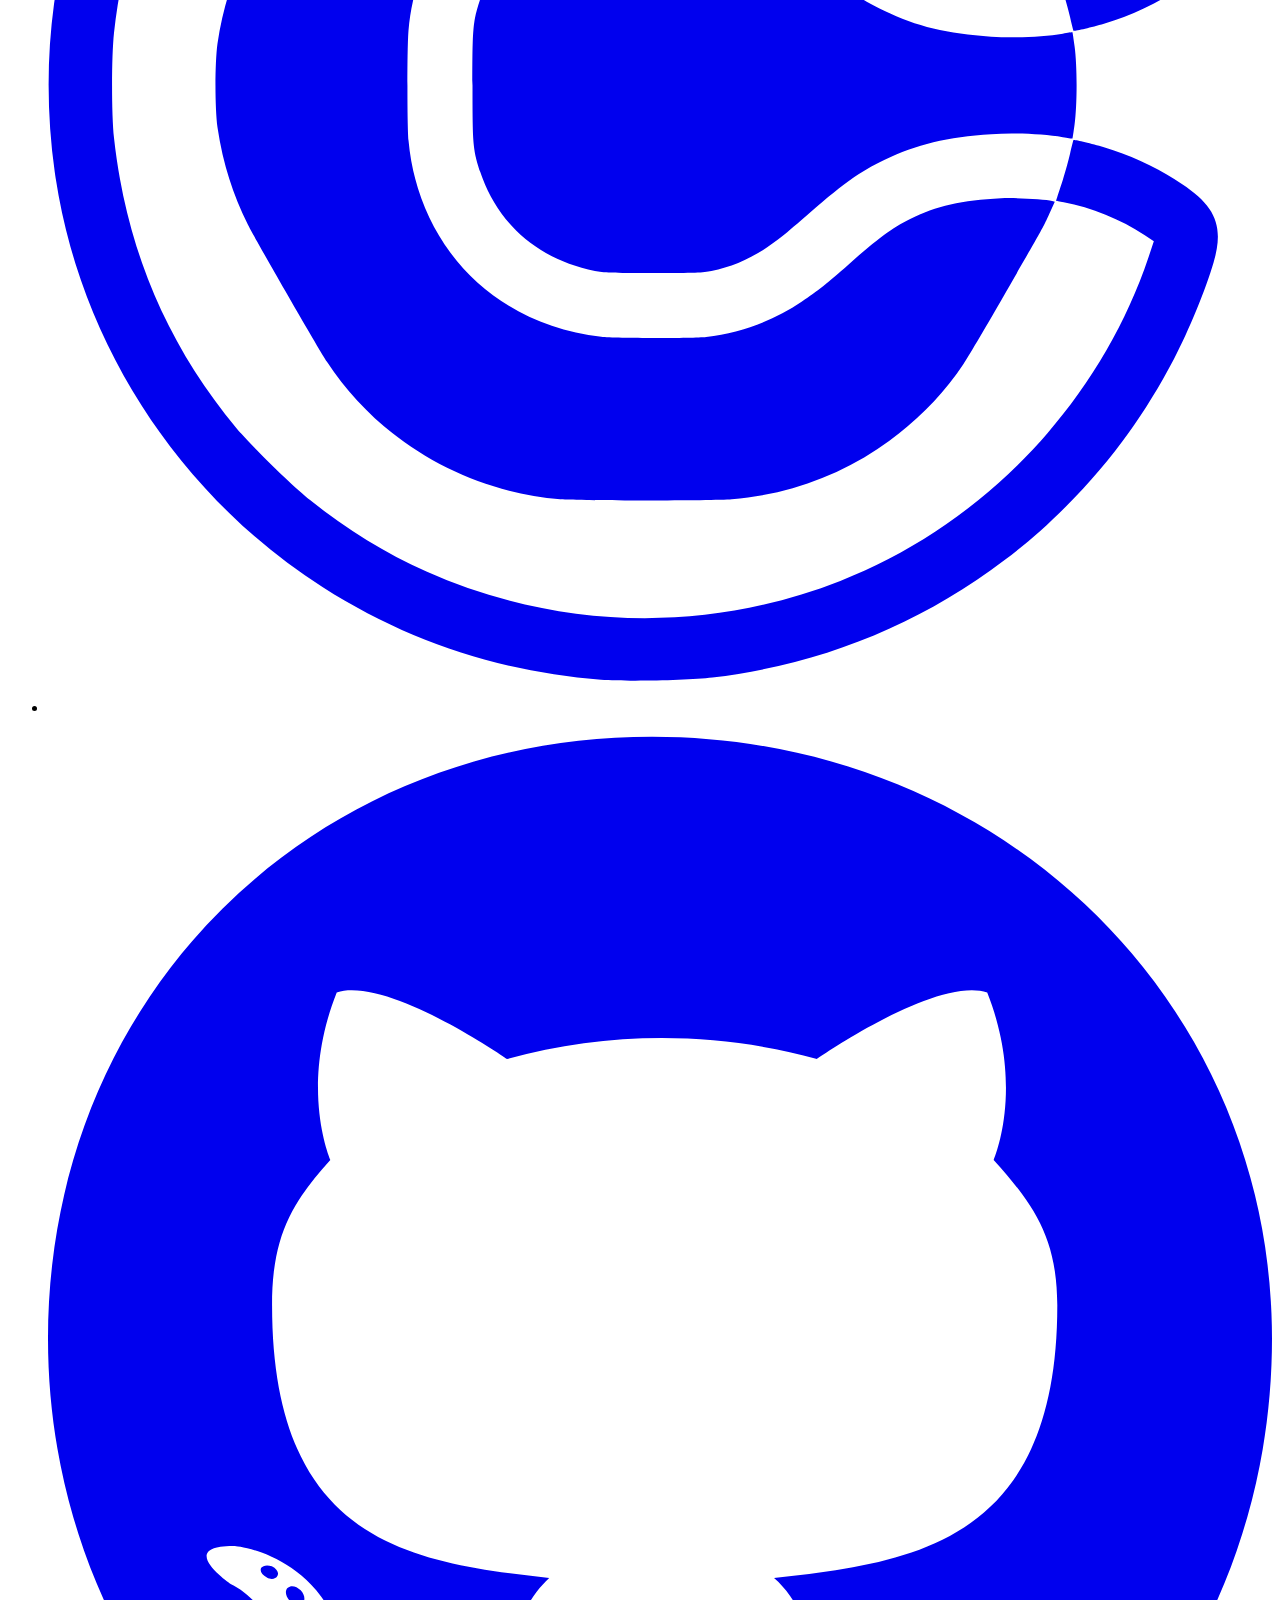
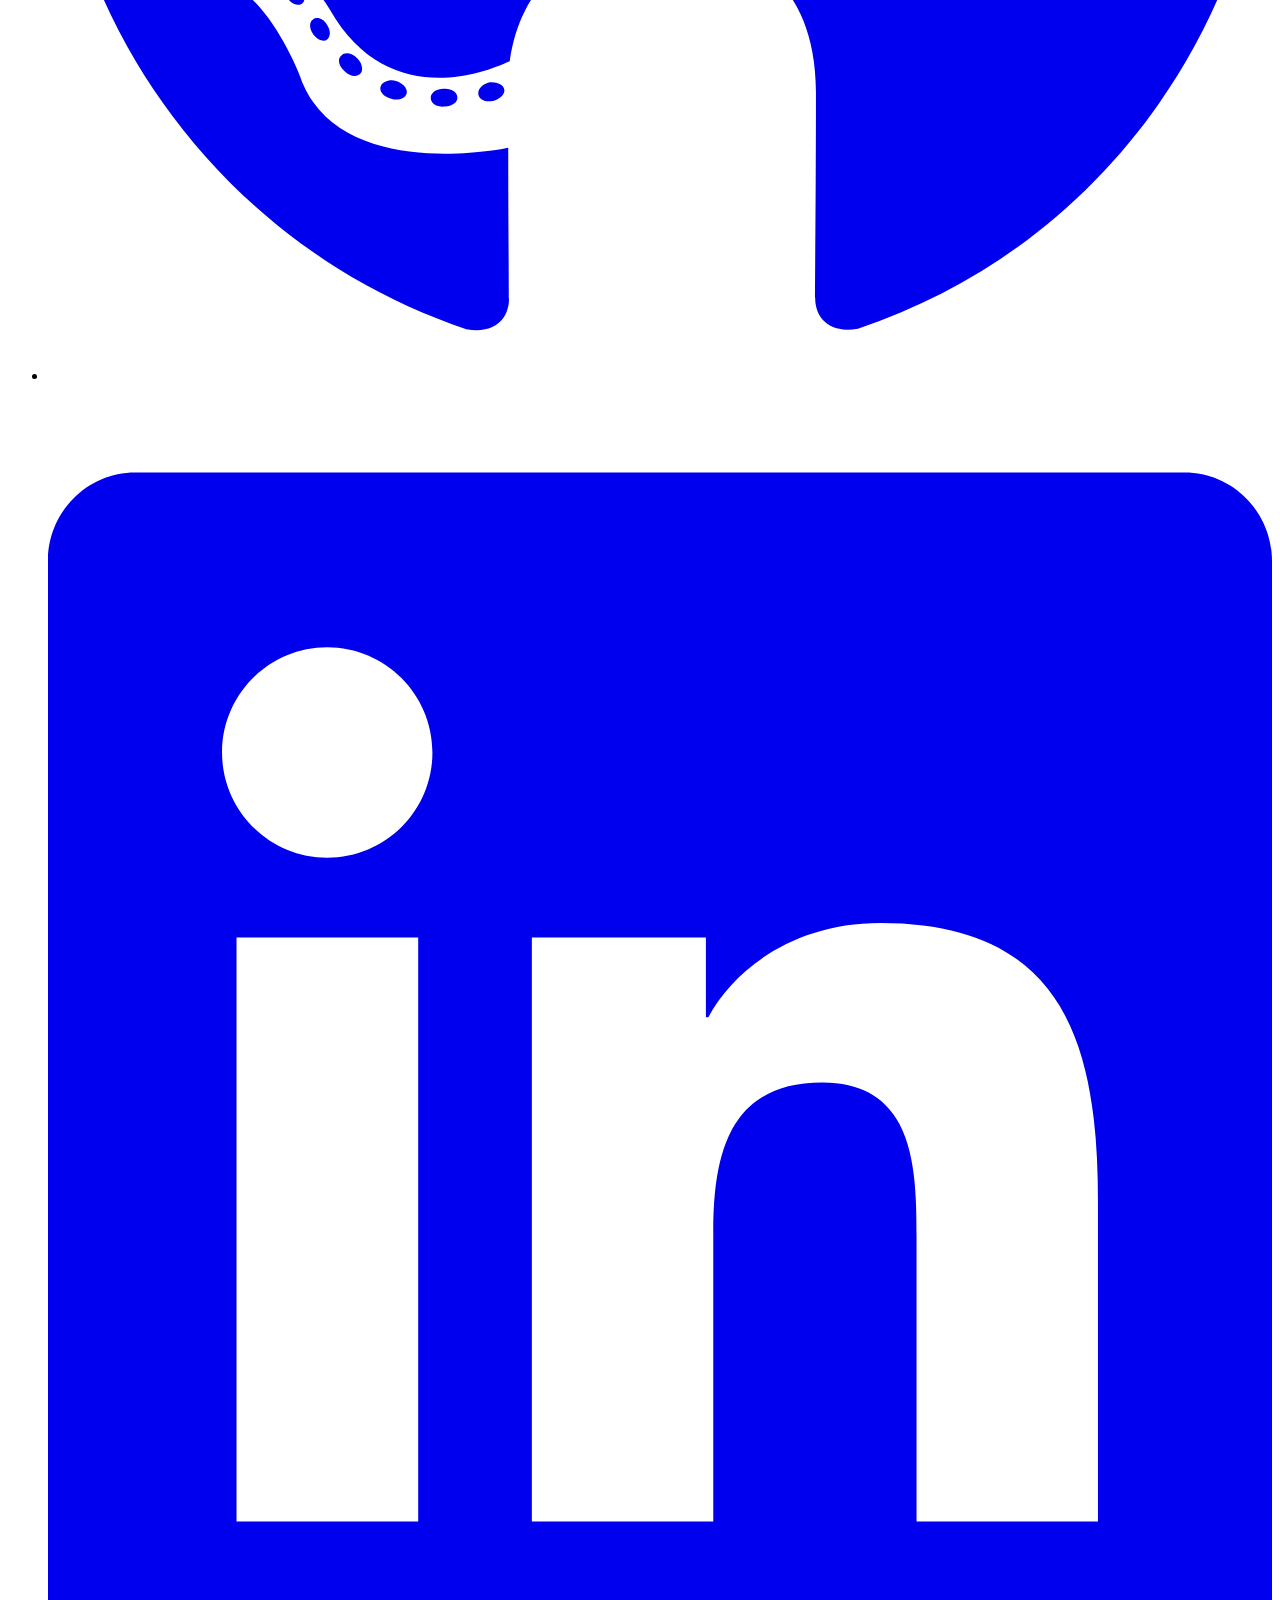
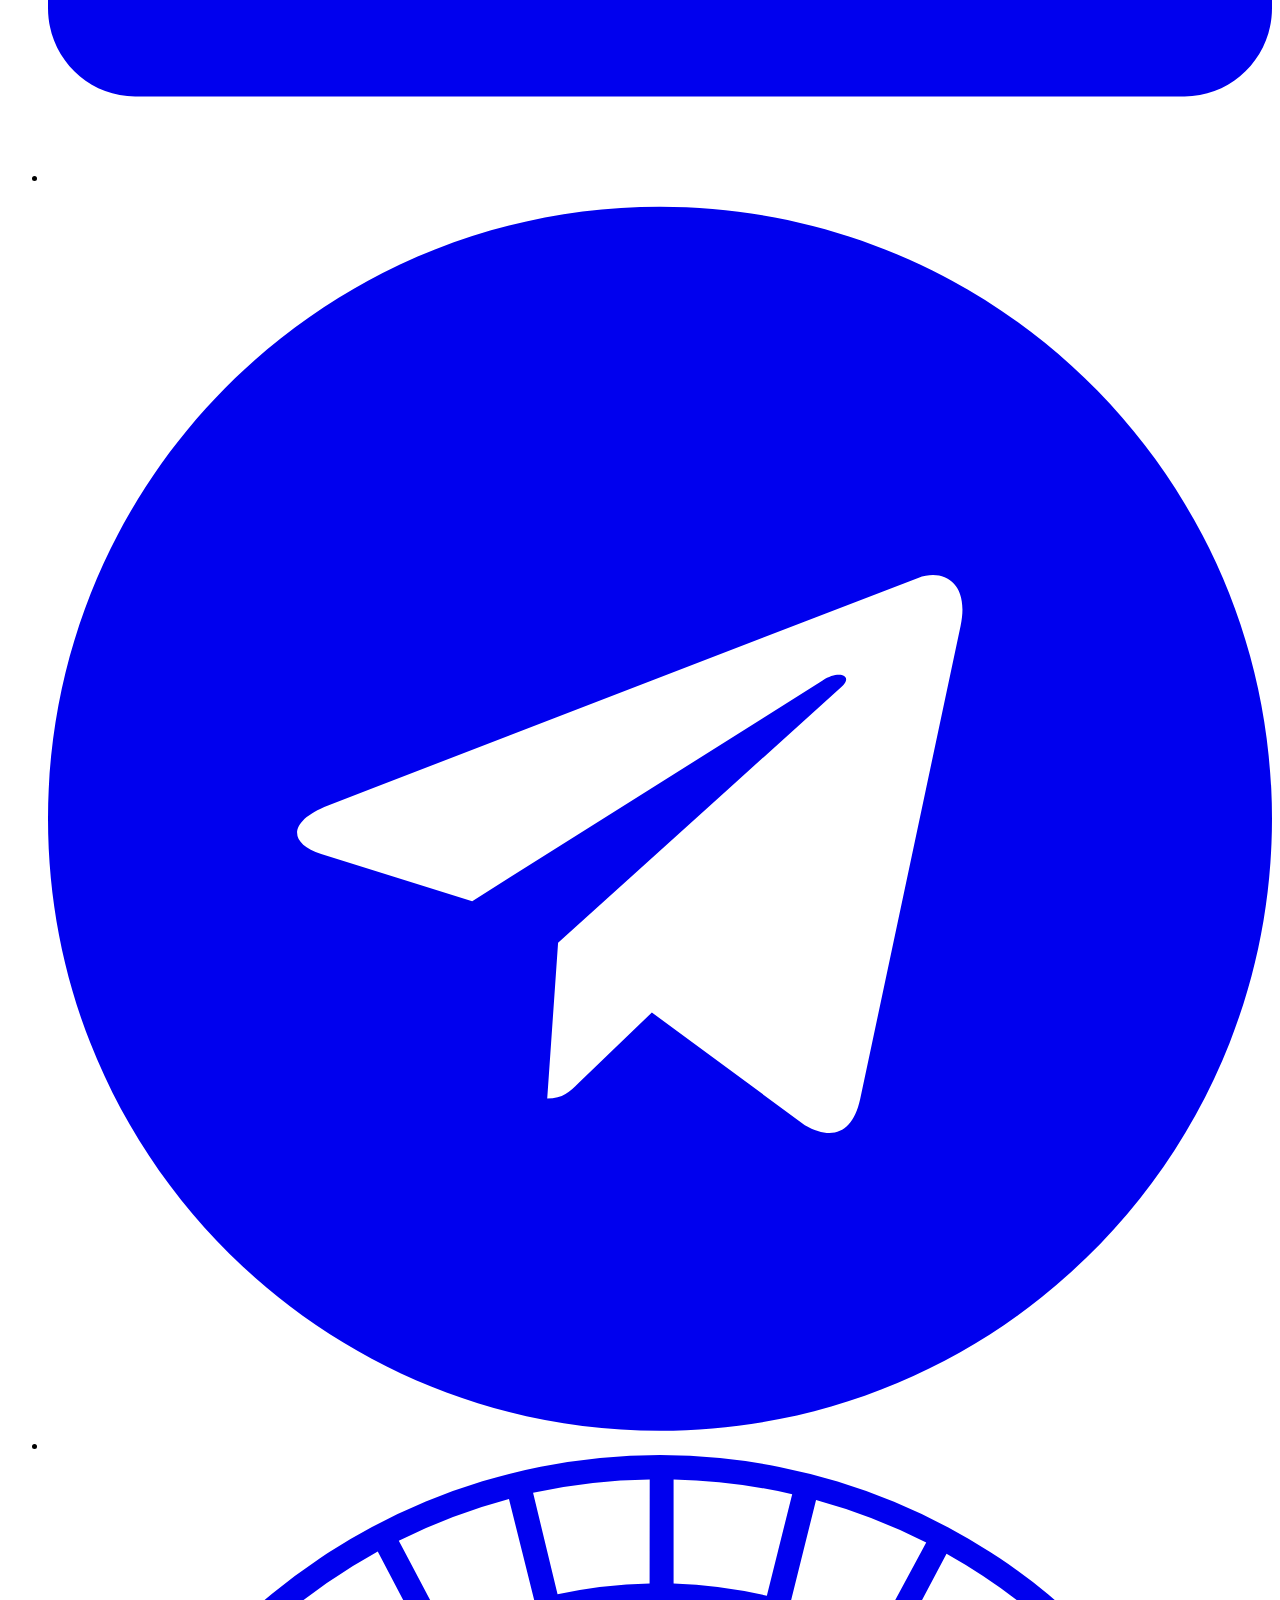
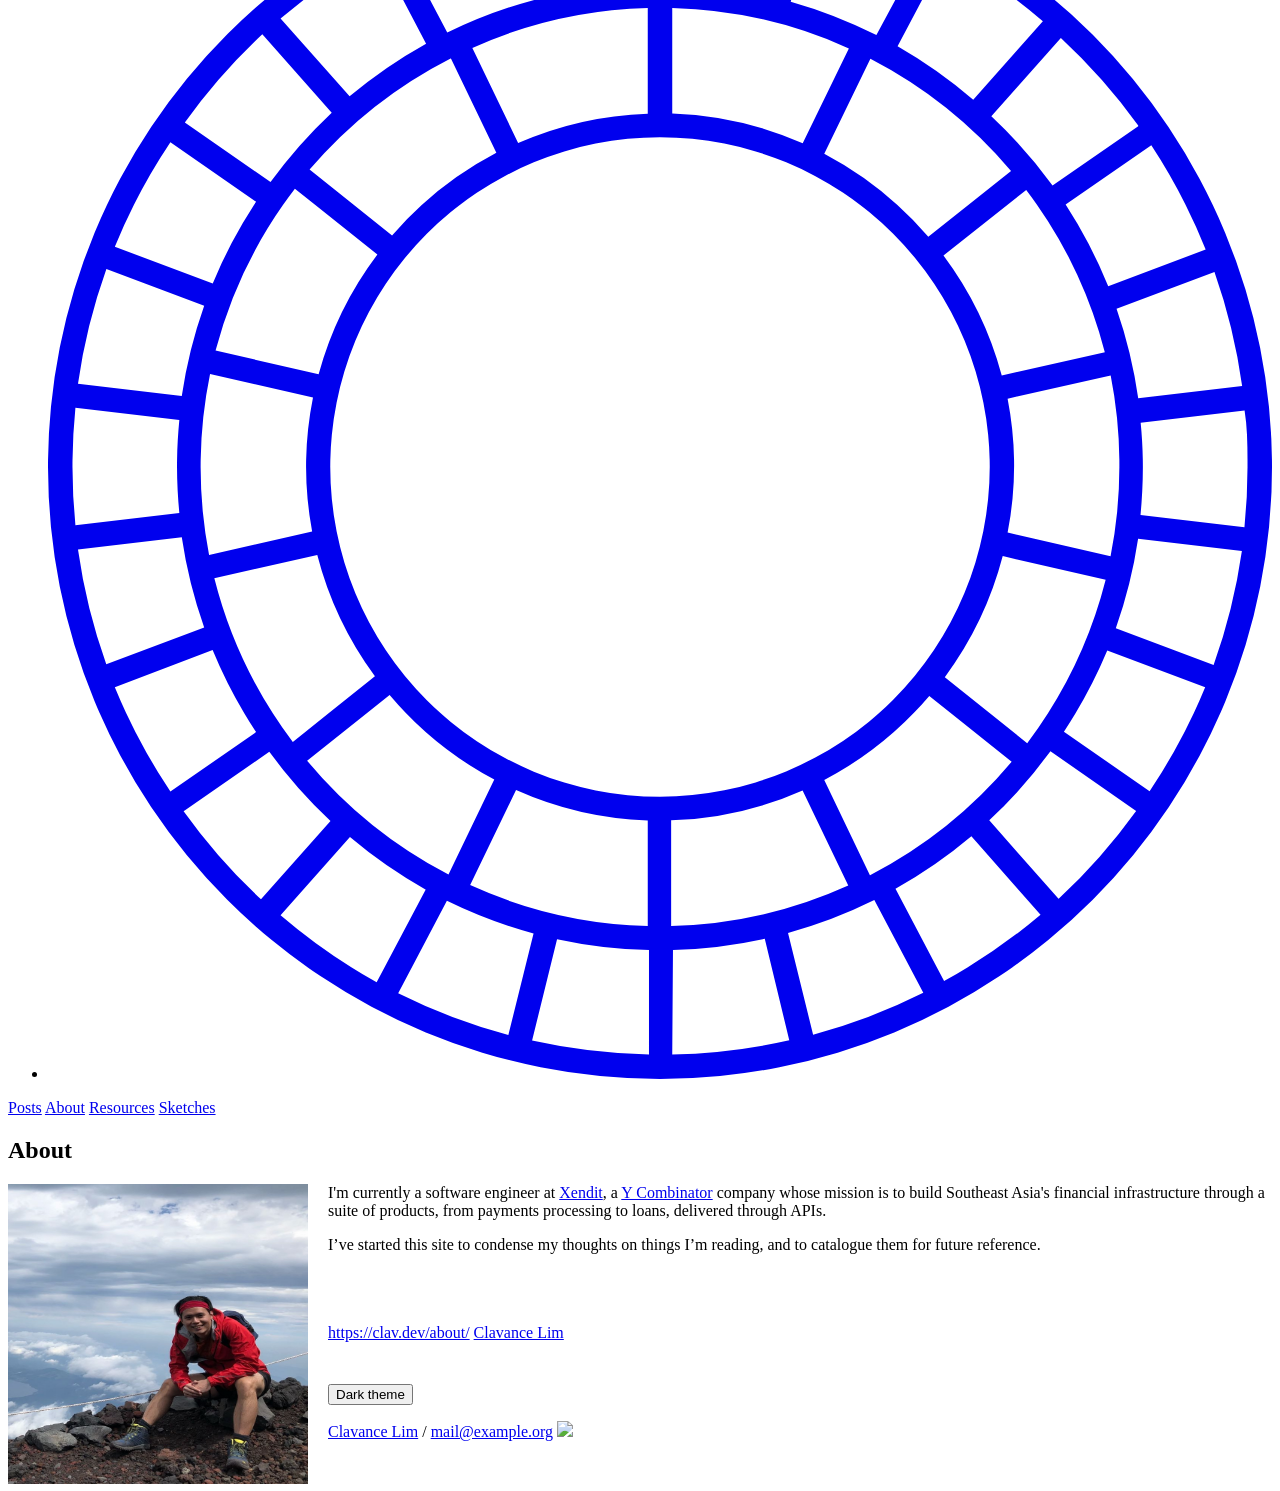
==== commit 86151e66: "config.yaml" ====
--- a/about/index.html
+++ b/about/index.html
@@ -224,6 +224,25 @@
     
 
     
+        
+        
+        <li>
+            <a href="https://www.linkedin.com/in/clavance" title="Linkedin" rel="me">
+            <span class="inline-svg" >
+
+
+
+
+    
+<svg xmlns="http://www.w3.org/2000/svg" viewBox="0 0 448 512"><path fill="currentColor" d="M416 32H31.9C14.3 32 0 46.5 0 64.3v383.4C0 465.5 14.3 480 31.9 480H416c17.6 0 32-14.5 32-32.3V64.3c0-17.8-14.4-32.3-32-32.3zM135.4 416H69V202.2h66.5V416zm-33.2-243c-21.3 0-38.5-17.3-38.5-38.5S80.9 96 102.2 96c21.2 0 38.5 17.3 38.5 38.5 0 21.3-17.2 38.5-38.5 38.5zm282.1 243h-66.4V312c0-24.8-.5-56.7-34.5-56.7-34.6 0-39.9 27-39.9 54.9V416h-66.4V202.2h63.7v29.2h.9c8.9-16.8 30.6-34.5 62.9-34.5 67.2 0 79.7 44.3 79.7 101.9V416z"/></svg>
+
+</span>
+
+            </a>
+        </li>
+    
+
+    
         <li>
             <a href="https://t.me/clavance" title="Telegram" rel="me">
             <span class="inline-svg" >
@@ -233,25 +252,6 @@
 
     
 <svg xmlns="http://www.w3.org/2000/svg" viewBox="0 0 496 512"><path fill="currentColor" d="M248 8C111 8 0 119 0 256s111 248 248 248 248-111 248-248S385 8 248 8zm121.8 169.9l-40.7 191.8c-3 13.6-11.1 16.9-22.4 10.5l-62-45.7-29.9 28.8c-3.3 3.3-6.1 6.1-12.5 6.1l4.4-63.1 114.9-103.8c5-4.4-1.1-6.9-7.7-2.5l-142 89.4-61.2-19.1c-13.3-4.2-13.6-13.3 2.8-19.7l239.1-92.2c11.1-4 20.8 2.7 17.2 19.5z"/></svg>
-
-</span>
-
-            </a>
-        </li>
-    
-
-    
-        
-        
-        <li>
-            <a href="https://www.linkedin.com/in/clavance" title="Linkedin" rel="me">
-            <span class="inline-svg" >
-
-
-
-
-    
-<svg xmlns="http://www.w3.org/2000/svg" viewBox="0 0 448 512"><path fill="currentColor" d="M416 32H31.9C14.3 32 0 46.5 0 64.3v383.4C0 465.5 14.3 480 31.9 480H416c17.6 0 32-14.5 32-32.3V64.3c0-17.8-14.4-32.3-32-32.3zM135.4 416H69V202.2h66.5V416zm-33.2-243c-21.3 0-38.5-17.3-38.5-38.5S80.9 96 102.2 96c21.2 0 38.5 17.3 38.5 38.5 0 21.3-17.2 38.5-38.5 38.5zm282.1 243h-66.4V312c0-24.8-.5-56.7-34.5-56.7-34.6 0-39.9 27-39.9 54.9V416h-66.4V202.2h63.7v29.2h.9c8.9-16.8 30.6-34.5 62.9-34.5 67.2 0 79.7 44.3 79.7 101.9V416z"/></svg>
 
 </span>
 
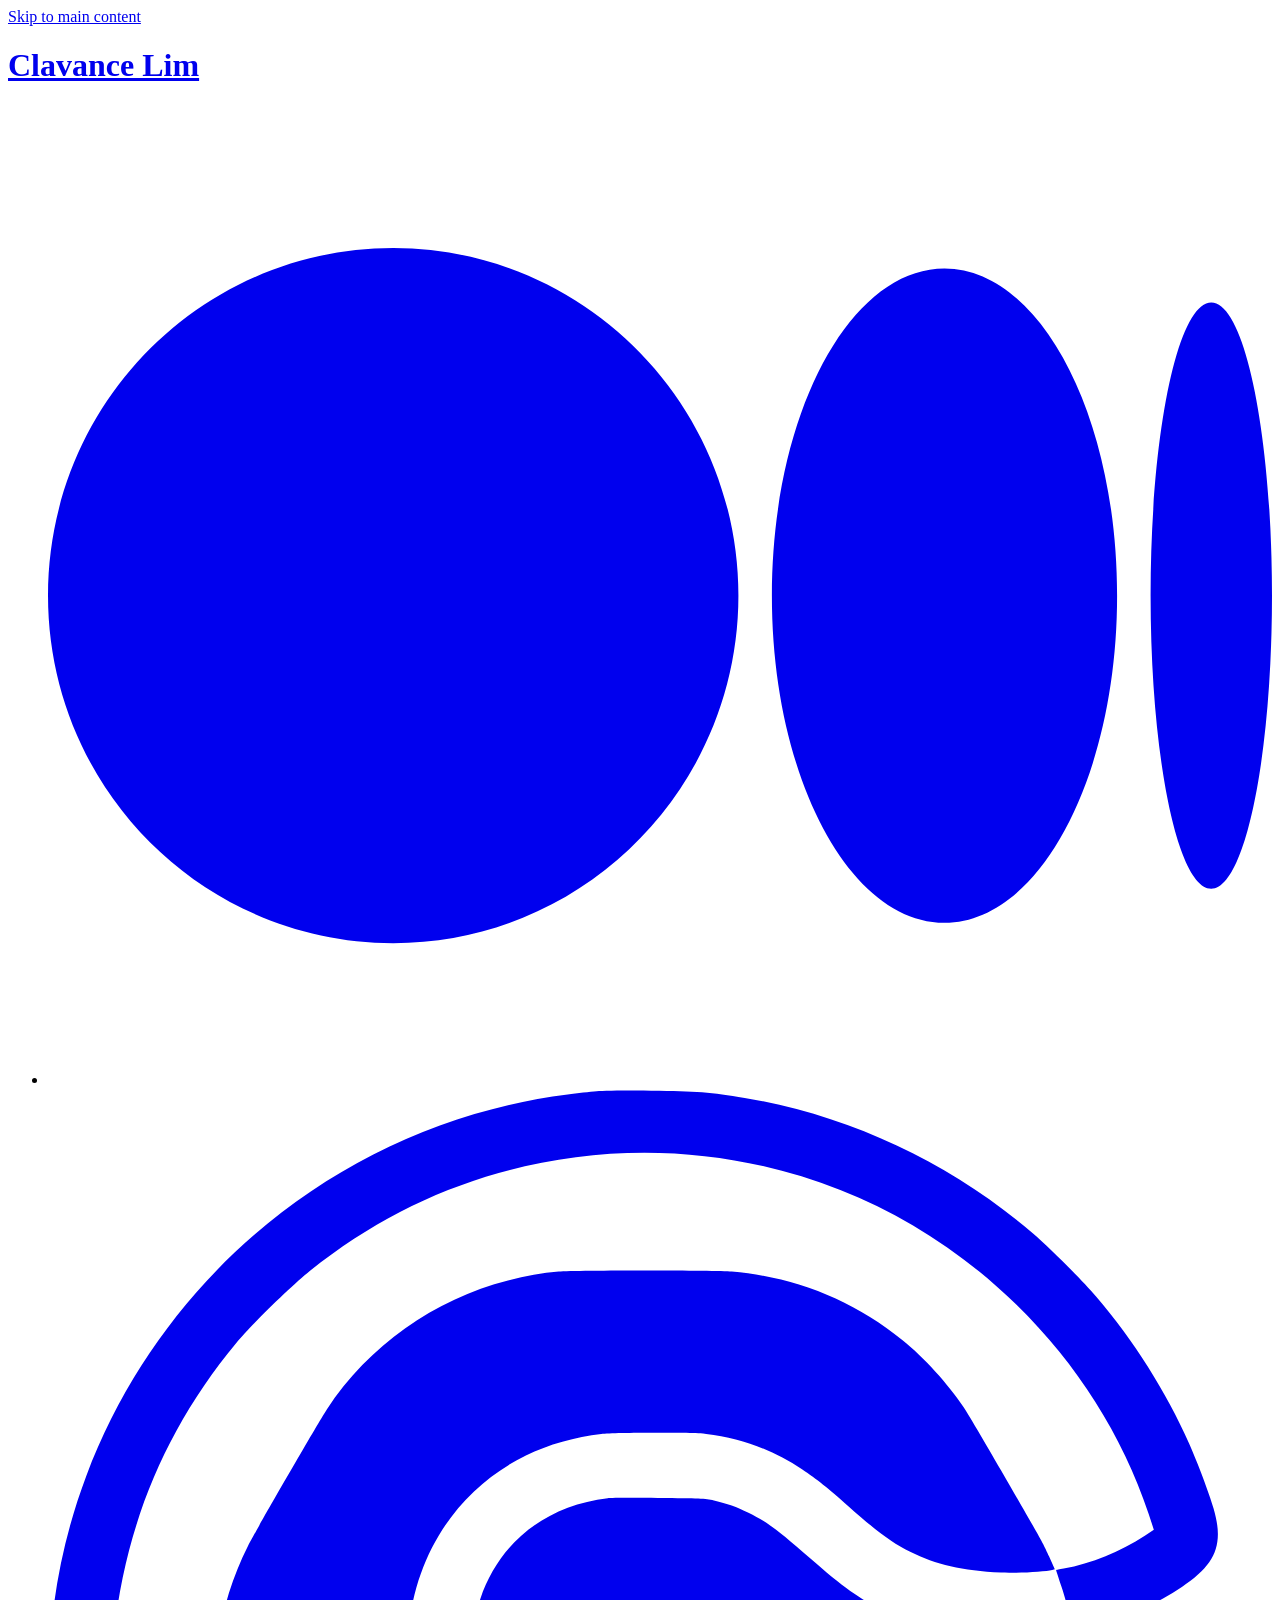
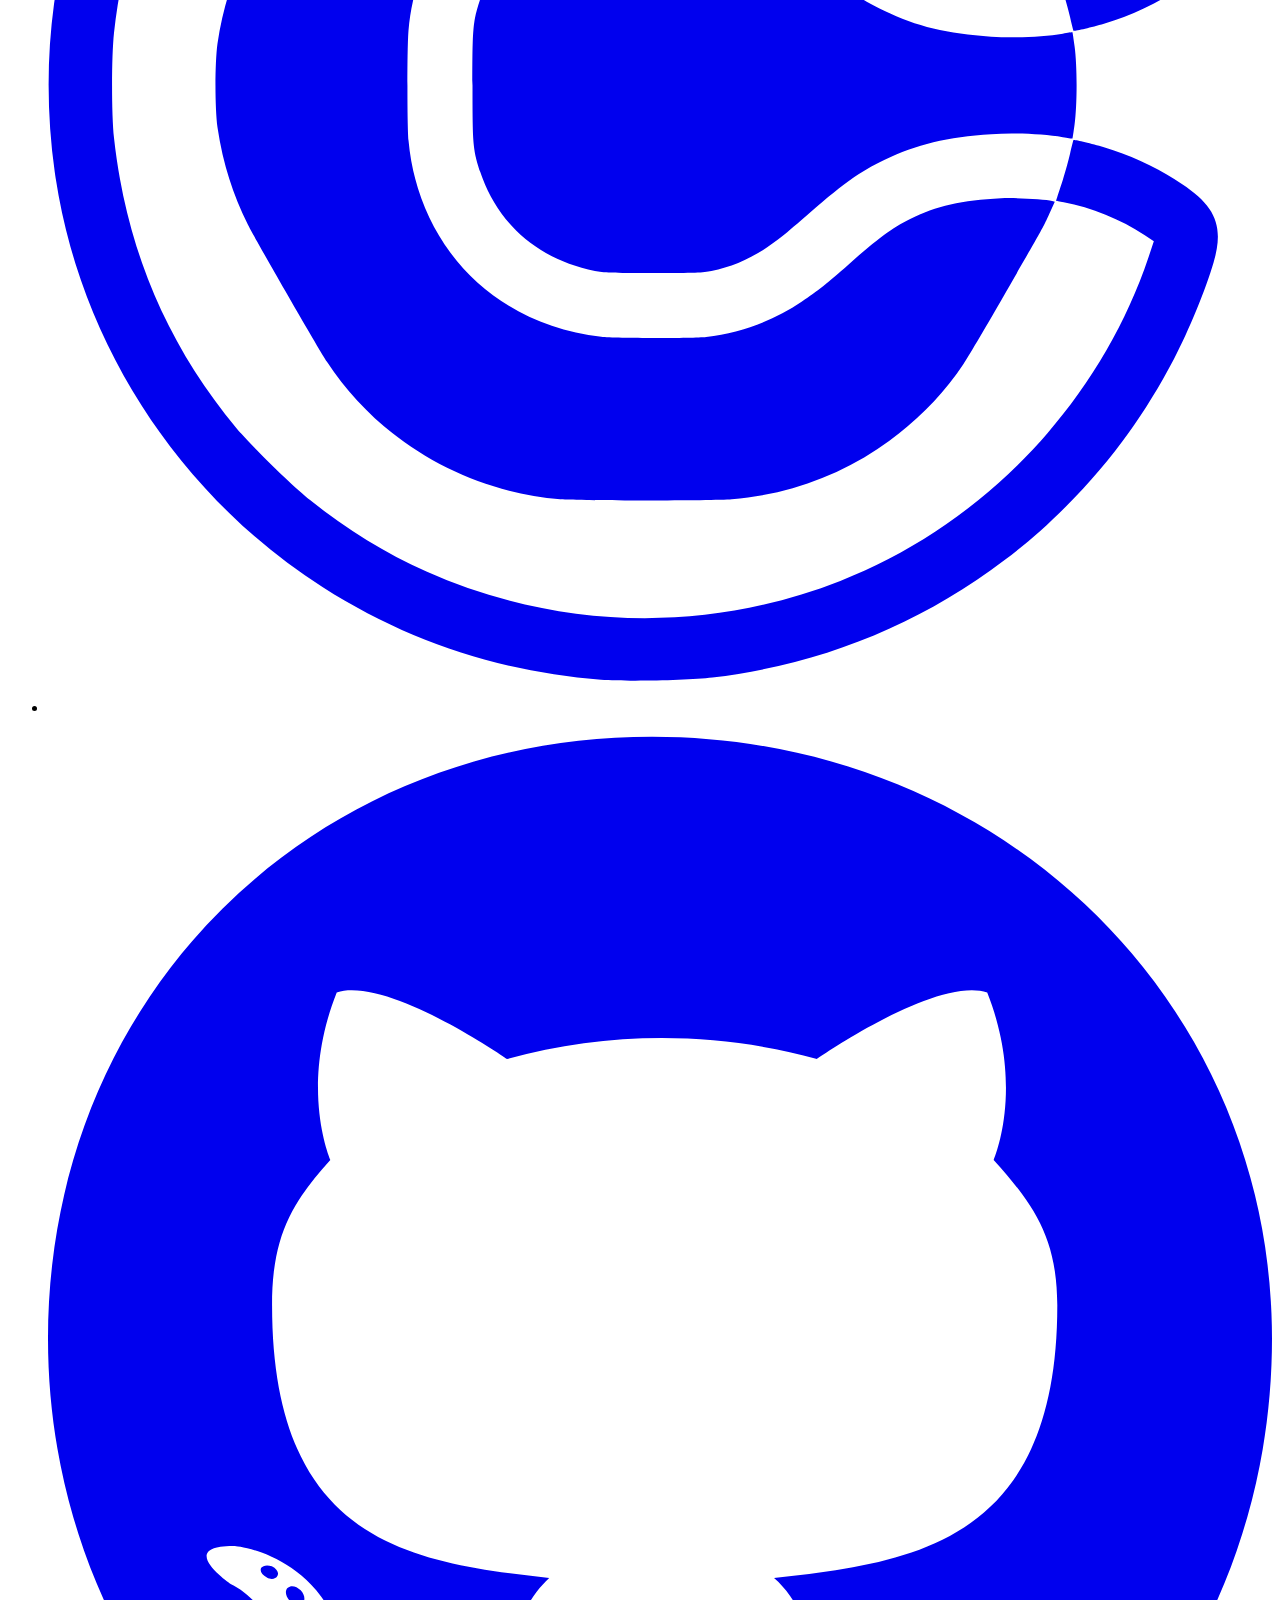
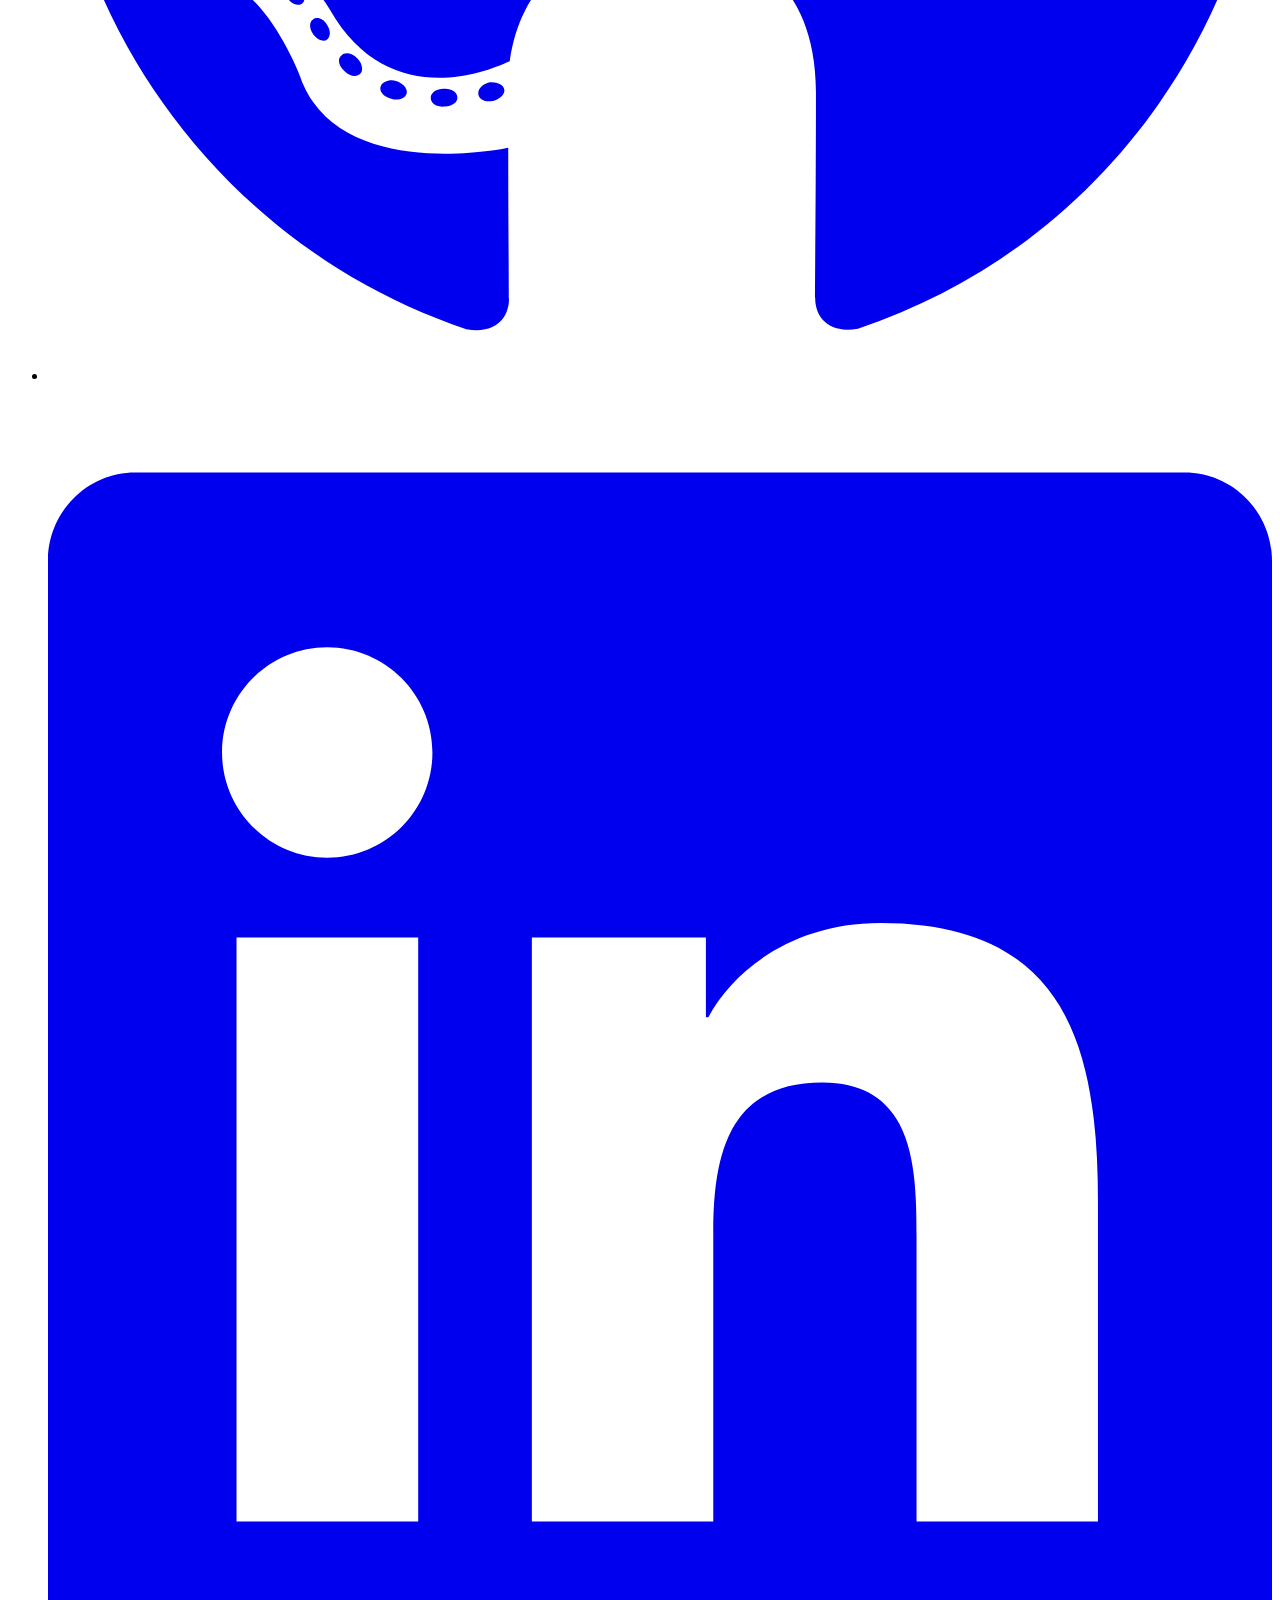
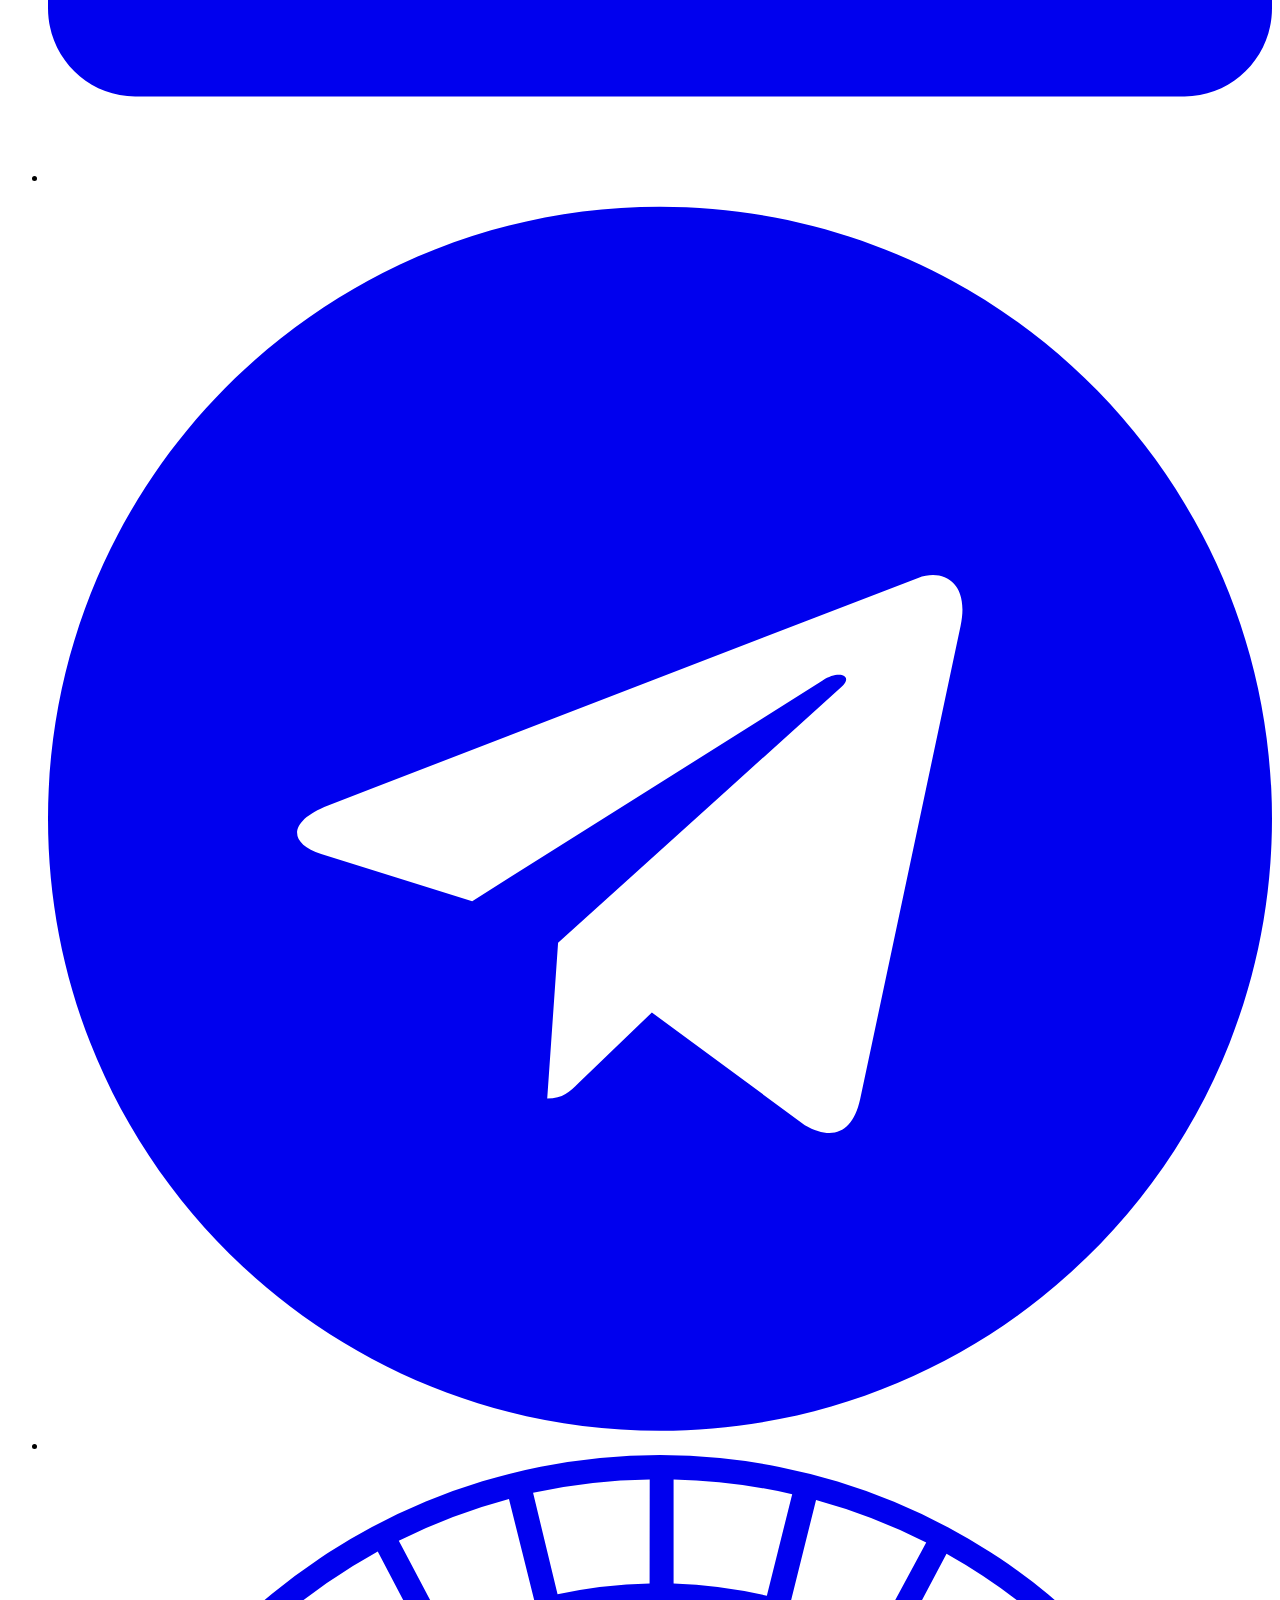
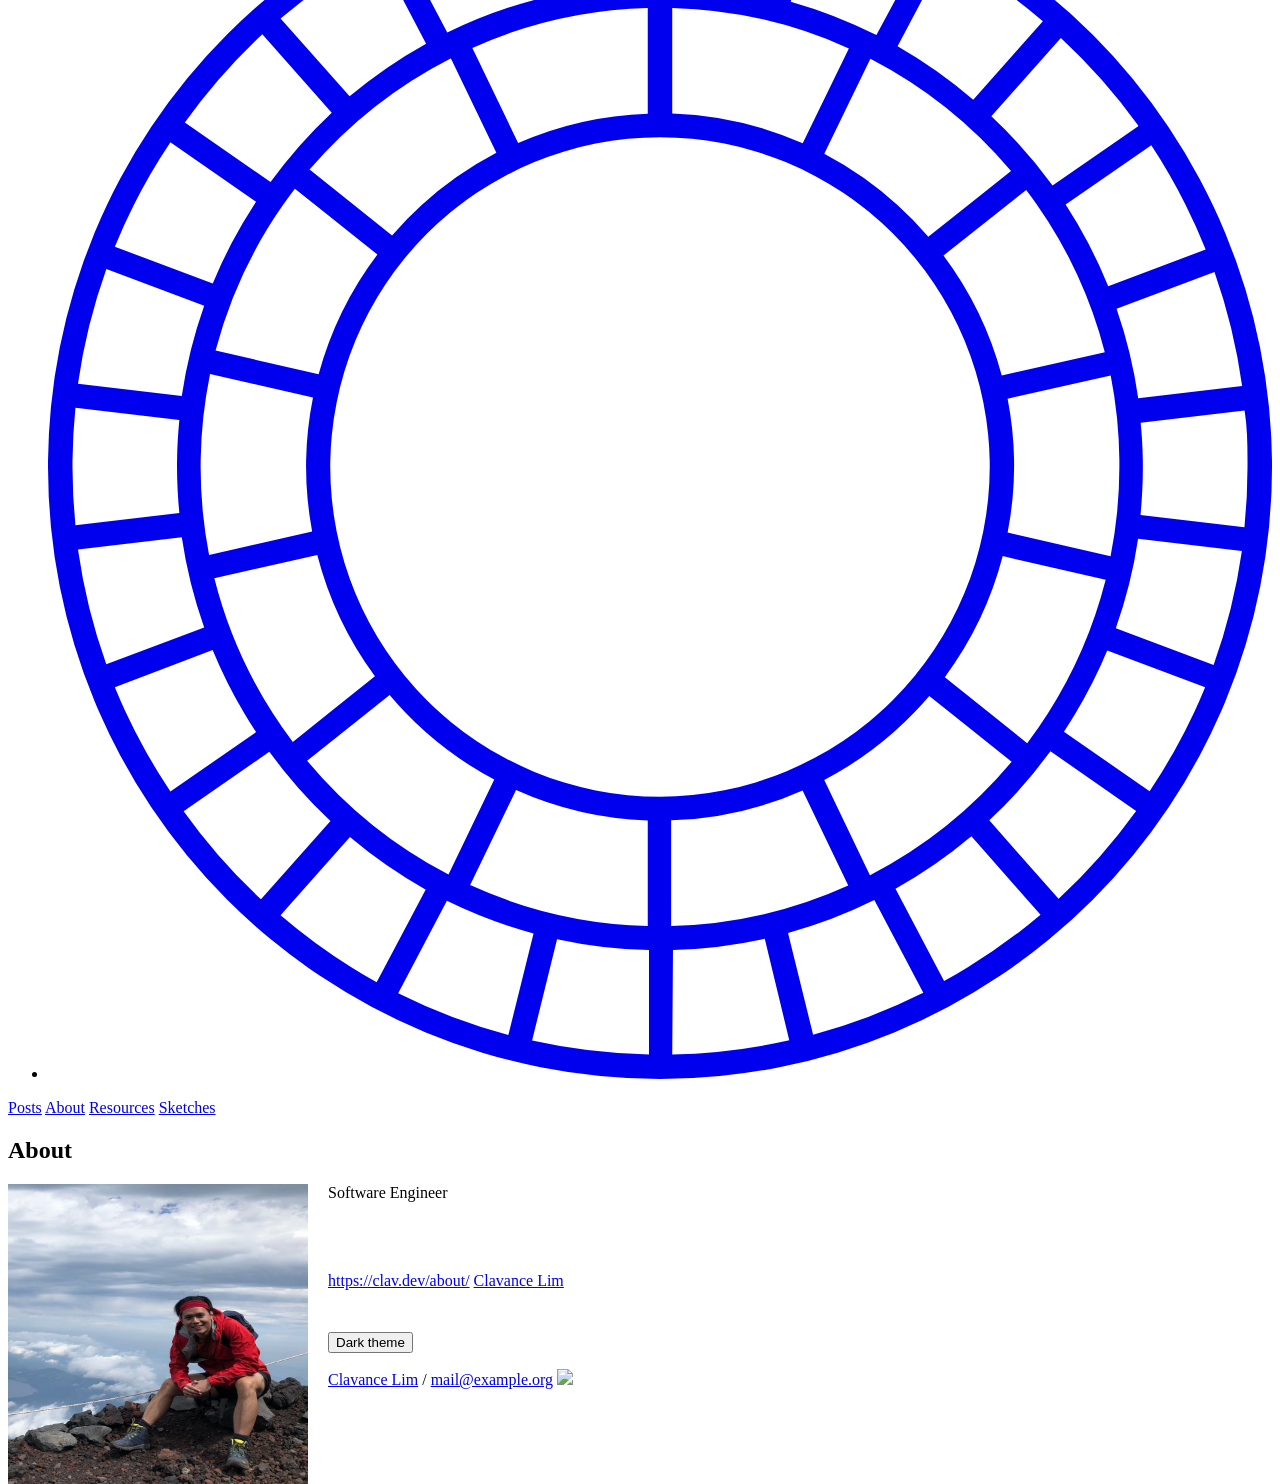
==== commit 761bc389: "update" ====
--- a/about/index.html
+++ b/about/index.html
@@ -12,7 +12,7 @@
 
 <title>Clavance Lim</title>
 
-<meta name="description" content="About      I&#39;m currently a software engineer at Xendit, a Y Combinator company whose mission is to build Southeast Asia&#39;s financial infrastructure through a suite of products, from payments processing to loans, delivered through APIs. I&rsquo;ve started this site to condense my thoughts on things I&rsquo;m reading, and to catalogue them for future reference.
+<meta name="description" content="About      Software Engineer
   ">
 
 
@@ -86,7 +86,7 @@
 
 
 <meta property="og:title" content="" />
-<meta property="og:description" content="About      I&#39;m currently a software engineer at Xendit, a Y Combinator company whose mission is to build Southeast Asia&#39;s financial infrastructure through a suite of products, from payments processing to loans, delivered through APIs. I&rsquo;ve started this site to condense my thoughts on things I&rsquo;m reading, and to catalogue them for future reference.
+<meta property="og:description" content="About      Software Engineer
   " />
 <meta property="og:type" content="article" />
 <meta property="og:url" content="https://clav.dev/about/" /><meta property="article:section" content="" />
@@ -96,7 +96,7 @@
 
 <meta name="twitter:card" content="summary"/>
 <meta name="twitter:title" content=""/>
-<meta name="twitter:description" content="About      I&#39;m currently a software engineer at Xendit, a Y Combinator company whose mission is to build Southeast Asia&#39;s financial infrastructure through a suite of products, from payments processing to loans, delivered through APIs. I&rsquo;ve started this site to condense my thoughts on things I&rsquo;m reading, and to catalogue them for future reference.
+<meta name="twitter:description" content="About      Software Engineer
   "/>
 
 
@@ -322,8 +322,7 @@
 </span>
 </h1><img style="float: left; margin-right: 20px; position: relative;" width="300" height="300" src="/profile.jpeg">
 <p>
-I'm currently a software engineer at <a href="https://www.xendit.co/en/">Xendit</a>, a <a href="https://www.ycombinator.com/topcompanies">Y Combinator</a> company whose mission is to build Southeast Asia's financial infrastructure through a suite of products, from payments processing to loans, delivered through APIs.
-<p>I&rsquo;ve started this site to condense my thoughts on things I&rsquo;m reading, and to catalogue them for future reference.</p>
+    Software Engineer
 </p>
 <br/>
 <br/>
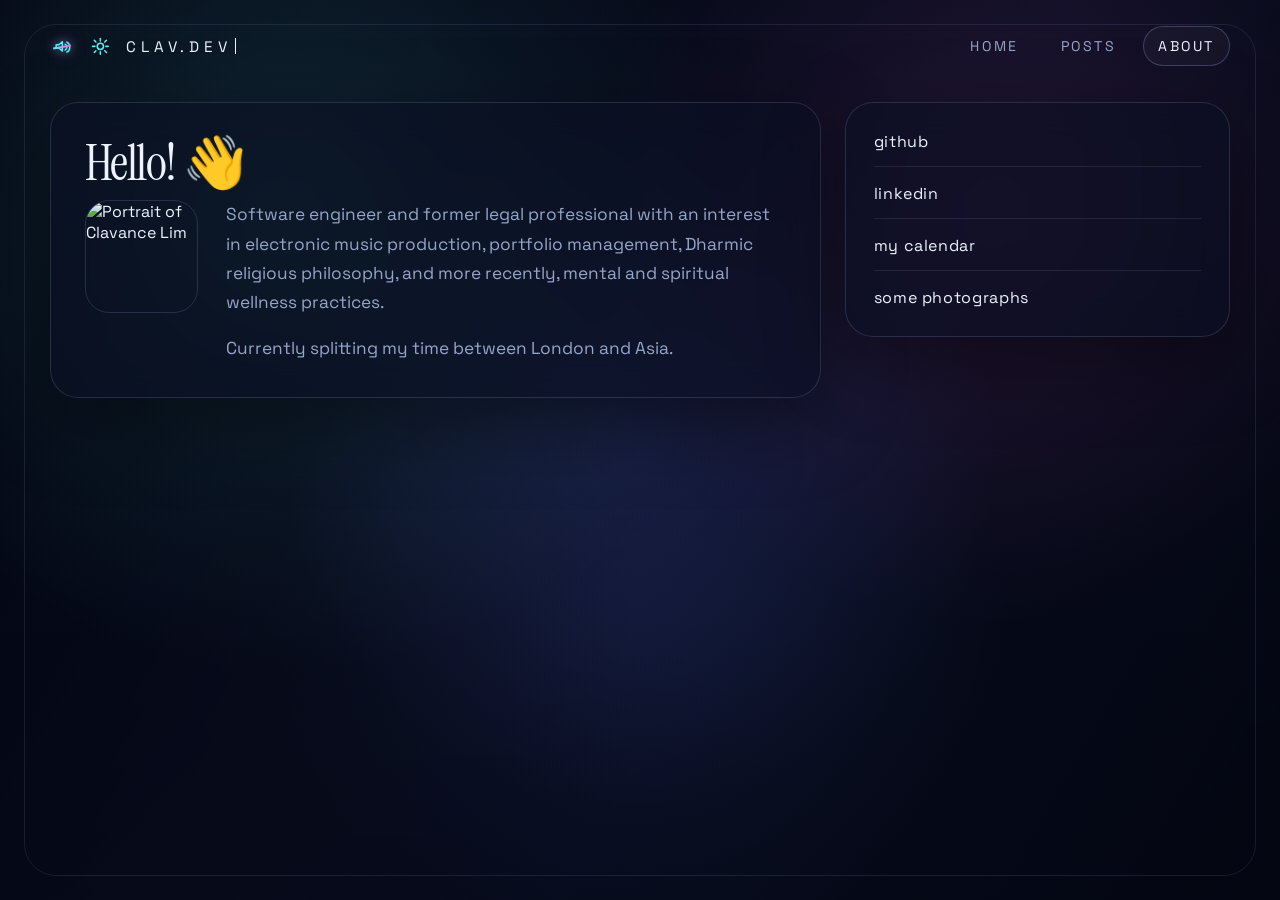
==== commit 19e5d732: "update" ====
--- a/about/index.html
+++ b/about/index.html
@@ -1,522 +1,13 @@
 <!DOCTYPE html>
-
-
-<html lang="en-uk" data-theme="">
+<html lang="en">
 <head>
-    
-        
-<meta charset="utf-8">
-<meta name="HandheldFriendly" content="True">
-<meta name="viewport" content="width=device-width, initial-scale=1.0">
-<meta name="referrer" content="no-referrer-when-downgrade">
-
-<title>Clavance Lim</title>
-
-<meta name="description" content="About      Software Engineer
-  ">
-
-
-
-
-
-<link rel="icon" type="image/x-icon" href="https://clav.dev/favicon.ico">
-<link rel="apple-touch-icon-precomposed" href="https://clav.dev/favicon.png">
-
-
-<style>
-  body {
-    visibility: hidden;
-    opacity: 0;
-  }
-</style>
-
-<noscript>
-  <style>
-    body {
-      visibility: visible;
-      opacity: 1;
-    }
-  </style>
-</noscript>
-
-
-
-    
-
-
-
-
-
-    
-    
-        
-    
-    
-
-    
-        <link rel="stylesheet" href="https://clav.dev/css/style.min.cff15ae98f02d073d218fa54a2ec573c41bfd9ae3161060330c0e49225089424.css" integrity="sha256-z/Fa6Y8C0HPSGPpUouxXPEG/2a4xYQYDMMDkkiUIlCQ=">
-    
-
-
-
-
-
-    
-
-    
-
-
-
-
-
-    
-    
-        
-    
-    
-
-    
-        <script src="https://clav.dev/js/script.min.510c781c39dbb21b4c76d85c82e2bdf4689220adbb7cd61e49e9d293e442fb42.js" type="text/javascript" charset="utf-8" integrity="sha256-UQx4HDnbshtMdthcguK99GiSIK27fNYeSenSk&#43;RC&#43;0I="></script>
-    
-
-
-
-
-
-
-
-<meta property="og:title" content="" />
-<meta property="og:description" content="About      Software Engineer
-  " />
-<meta property="og:type" content="article" />
-<meta property="og:url" content="https://clav.dev/about/" /><meta property="article:section" content="" />
-
-
-
-
-<meta name="twitter:card" content="summary"/>
-<meta name="twitter:title" content=""/>
-<meta name="twitter:description" content="About      Software Engineer
-  "/>
-
-
-
-
-
-
-
-
-
-
-
-    
+  <meta charset="utf-8">
+  <meta http-equiv="refresh" content="0; url=/">
+  <title>Redirecting…</title>
+  <script>
+    sessionStorage.setItem("clav-dev-spa-path", "/about/");
+    window.location.replace("/");
+  </script>
 </head>
-<body>
-    <a class="skip-main" href="#main">Skip to main content</a>
-    <div class="container">
-        <header class="common-header"> 
-            
-                <div class="header-top">
-    <h1 class="site-title">
-    <a href="/">Clavance Lim</a>
-</h1>
-    <ul class="social-icons">
-
-
-    
-        <li>
-            <a href="https://medium.com/@clavance" title="Medium" rel="me">
-                <span class="inline-svg" >
-
-
-
-
-    
-<svg xmlns="http://www.w3.org/2000/svg" viewBox="0 0 640 512"><!--! Font Awesome Pro 6.0.0 by @fontawesome - https://fontawesome.com License - https://fontawesome.com/license (Commercial License) Copyright 2022 Fonticons, Inc. --><path fill="currentColor" d="M180.5,74.262C80.813,74.262,0,155.633,0,256S80.819,437.738,180.5,437.738,361,356.373,361,256,280.191,74.262,180.5,74.262Zm288.25,10.646c-49.845,0-90.245,76.619-90.245,171.095s40.406,171.1,90.251,171.1,90.251-76.619,90.251-171.1H559C559,161.5,518.6,84.908,468.752,84.908Zm139.506,17.821c-17.526,0-31.735,68.628-31.735,153.274s14.2,153.274,31.735,153.274S640,340.631,640,256C640,171.351,625.785,102.729,608.258,102.729Z"/></svg>
-
-
-</span>
-
-            </a>
-        </li>
-    
-
-    
-        <li>
-            <a href="https://calendly.com/clavance" title="Calendly" rel="me">
-                <span class="inline-svg" >
-
-
-
-
-    
-<svg version="1.0" xmlns="http://www.w3.org/2000/svg"
-  viewBox="0 0 1100 1100"
- preserveAspectRatio="xMidYMid meet">
-
-<g transform="translate(0.000000,1072.000000) scale(0.100000,-0.100000)"
-fill="#000000" stroke="none">
-<path fill="currentColor" d="M4930 10699 c-58 -5 -175 -18 -260 -29 -1958 -249 -3625 -1569 -4326
--3427 -315 -835 -412 -1751 -283 -2663 215 -1517 1109 -2901 2409 -3730 761
--486 1593 -762 2500 -831 229 -17 787 -6 1001 20 985 120 1844 465 2626 1055
-199 149 354 286 549 480 399 400 705 817 974 1330 129 245 287 630 355 865 94
-324 23 502 -285 706 -222 148 -458 259 -700 330 -122 35 -269 70 -274 64 -2
--2 -16 -58 -31 -124 -15 -66 -49 -187 -76 -269 -27 -82 -49 -151 -49 -152 0
--1 30 -7 68 -14 247 -46 513 -154 729 -296 l81 -54 -47 -143 c-441 -1312
--1477 -2400 -2771 -2910 -1203 -474 -2529 -444 -3719 85 -366 162 -709 373
--1046 642 -166 133 -531 490 -663 648 -627 756 -990 1617 -1099 2608 -23 216
--23 724 0 940 109 991 472 1852 1099 2608 132 158 497 515 663 648 519 415
-1073 702 1695 879 1013 288 2090 235 3070 -152 588 -232 1122 -580 1584 -1033
-548 -537 950 -1172 1187 -1877 l47 -143 -81 -54 c-216 -142 -482 -250 -729
--296 -38 -7 -68 -13 -68 -14 0 -1 22 -70 49 -152 27 -82 61 -203 76 -269 15
--66 29 -122 31 -124 5 -6 152 29 274 64 242 71 478 182 700 330 308 204 379
-382 285 706 -39 135 -143 410 -220 584 -203 460 -501 929 -836 1320 -129 151
--419 440 -569 569 -740 632 -1642 1056 -2589 1216 -302 51 -438 62 -841 65
--212 2 -432 -1 -490 -6z"/>
-<path fill="currentColor" d="M4590 9079 c-152 -13 -294 -38 -456 -79 -663 -169 -1254 -589 -1627
--1157 -78 -119 -649 -1108 -711 -1232 -135 -268 -227 -562 -273 -876 -24 -169
--24 -581 0 -750 46 -314 138 -608 273 -876 62 -124 633 -1113 711 -1232 464
--707 1240 -1164 2096 -1236 165 -14 1381 -14 1542 0 480 41 918 192 1310 452
-312 207 571 463 774 766 32 47 184 304 338 571 380 658 370 640 429 770 l52
-115 -24 7 c-59 16 -328 30 -459 24 -352 -17 -584 -70 -817 -187 -165 -83 -285
--171 -553 -408 -191 -169 -280 -239 -419 -333 -263 -176 -549 -282 -861 -318
--119 -13 -819 -13 -943 1 -953 105 -1644 809 -1732 1764 -13 143 -13 847 0
-990 64 699 453 1278 1055 1571 202 98 447 168 677 193 124 14 824 14 943 1
-312 -36 598 -142 861 -318 139 -94 228 -164 419 -333 268 -237 388 -325 553
--408 233 -117 465 -170 817 -187 131 -6 400 8 459 24 l24 7 -52 115 c-59 130
--49 112 -429 770 -154 267 -306 524 -338 571 -141 211 -362 453 -549 602 -453
-362 -965 568 -1535 616 -142 13 -1415 12 -1555 0z"/>
-<path fill="currentColor" d="M5030 7043 c-554 -65 -977 -400 -1145 -906 -66 -200 -70 -247 -70
--777 0 -530 4 -577 70 -777 155 -469 523 -787 1030 -890 79 -16 144 -18 525
--18 377 0 447 2 522 18 226 46 434 148 642 315 37 30 145 122 240 205 305 267
-448 369 671 477 291 141 567 208 962 232 207 13 469 2 643 -27 46 -8 85 -13
-87 -12 1 2 10 59 19 127 24 171 24 529 0 700 -9 68 -18 125 -19 127 -2 1 -41
--4 -87 -12 -174 -29 -436 -40 -643 -27 -395 24 -671 91 -962 232 -223 108
--366 210 -671 477 -287 251 -385 324 -549 405 -108 54 -190 83 -310 111 -82
-18 -127 20 -505 22 -228 2 -431 1 -450 -2z"/>
-</g>
-</svg>
-
-
-</span>
-
-            </a>
-        </li>
-    
-
-    
-        
-        
-        <li>
-            <a href="https://github.com/clavance" title="Github" rel="me">
-            <span class="inline-svg" >
-
-
-
-
-    
-<svg xmlns="http://www.w3.org/2000/svg" viewBox="0 0 496 512"><path fill="currentColor" d="M165.9 397.4c0 2-2.3 3.6-5.2 3.6-3.3.3-5.6-1.3-5.6-3.6 0-2 2.3-3.6 5.2-3.6 3-.3 5.6 1.3 5.6 3.6zm-31.1-4.5c-.7 2 1.3 4.3 4.3 4.9 2.6 1 5.6 0 6.2-2s-1.3-4.3-4.3-5.2c-2.6-.7-5.5.3-6.2 2.3zm44.2-1.7c-2.9.7-4.9 2.6-4.6 4.9.3 2 2.9 3.3 5.9 2.6 2.9-.7 4.9-2.6 4.6-4.6-.3-1.9-3-3.2-5.9-2.9zM244.8 8C106.1 8 0 113.3 0 252c0 110.9 69.8 205.8 169.5 239.2 12.8 2.3 17.3-5.6 17.3-12.1 0-6.2-.3-40.4-.3-61.4 0 0-70 15-84.7-29.8 0 0-11.4-29.1-27.8-36.6 0 0-22.9-15.7 1.6-15.4 0 0 24.9 2 38.6 25.8 21.9 38.6 58.6 27.5 72.9 20.9 2.3-16 8.8-27.1 16-33.7-55.9-6.2-112.3-14.3-112.3-110.5 0-27.5 7.6-41.3 23.6-58.9-2.6-6.5-11.1-33.3 2.6-67.9 20.9-6.5 69 27 69 27 20-5.6 41.5-8.5 62.8-8.5s42.8 2.9 62.8 8.5c0 0 48.1-33.6 69-27 13.7 34.7 5.2 61.4 2.6 67.9 16 17.7 25.8 31.5 25.8 58.9 0 96.5-58.9 104.2-114.8 110.5 9.2 7.9 17 22.9 17 46.4 0 33.7-.3 75.4-.3 83.6 0 6.5 4.6 14.4 17.3 12.1C428.2 457.8 496 362.9 496 252 496 113.3 383.5 8 244.8 8zM97.2 352.9c-1.3 1-1 3.3.7 5.2 1.6 1.6 3.9 2.3 5.2 1 1.3-1 1-3.3-.7-5.2-1.6-1.6-3.9-2.3-5.2-1zm-10.8-8.1c-.7 1.3.3 2.9 2.3 3.9 1.6 1 3.6.7 4.3-.7.7-1.3-.3-2.9-2.3-3.9-2-.6-3.6-.3-4.3.7zm32.4 35.6c-1.6 1.3-1 4.3 1.3 6.2 2.3 2.3 5.2 2.6 6.5 1 1.3-1.3.7-4.3-1.3-6.2-2.2-2.3-5.2-2.6-6.5-1zm-11.4-14.7c-1.6 1-1.6 3.6 0 5.9 1.6 2.3 4.3 3.3 5.6 2.3 1.6-1.3 1.6-3.9 0-6.2-1.4-2.3-4-3.3-5.6-2z"/></svg>
-
-</span>
-
-            </a>
-        </li>
-    
-
-    
-        
-        
-        <li>
-            <a href="https://www.linkedin.com/in/clavance" title="Linkedin" rel="me">
-            <span class="inline-svg" >
-
-
-
-
-    
-<svg xmlns="http://www.w3.org/2000/svg" viewBox="0 0 448 512"><path fill="currentColor" d="M416 32H31.9C14.3 32 0 46.5 0 64.3v383.4C0 465.5 14.3 480 31.9 480H416c17.6 0 32-14.5 32-32.3V64.3c0-17.8-14.4-32.3-32-32.3zM135.4 416H69V202.2h66.5V416zm-33.2-243c-21.3 0-38.5-17.3-38.5-38.5S80.9 96 102.2 96c21.2 0 38.5 17.3 38.5 38.5 0 21.3-17.2 38.5-38.5 38.5zm282.1 243h-66.4V312c0-24.8-.5-56.7-34.5-56.7-34.6 0-39.9 27-39.9 54.9V416h-66.4V202.2h63.7v29.2h.9c8.9-16.8 30.6-34.5 62.9-34.5 67.2 0 79.7 44.3 79.7 101.9V416z"/></svg>
-
-</span>
-
-            </a>
-        </li>
-    
-
-    
-        <li>
-            <a href="https://t.me/clavance" title="Telegram" rel="me">
-            <span class="inline-svg" >
-
-
-
-
-    
-<svg xmlns="http://www.w3.org/2000/svg" viewBox="0 0 496 512"><path fill="currentColor" d="M248 8C111 8 0 119 0 256s111 248 248 248 248-111 248-248S385 8 248 8zm121.8 169.9l-40.7 191.8c-3 13.6-11.1 16.9-22.4 10.5l-62-45.7-29.9 28.8c-3.3 3.3-6.1 6.1-12.5 6.1l4.4-63.1 114.9-103.8c5-4.4-1.1-6.9-7.7-2.5l-142 89.4-61.2-19.1c-13.3-4.2-13.6-13.3 2.8-19.7l239.1-92.2c11.1-4 20.8 2.7 17.2 19.5z"/></svg>
-
-</span>
-
-            </a>
-        </li>
-    
-
-    
-        <li>
-            <a href="https://vsco.co/clavance" title="Vsco" rel="me">
-                <span class="inline-svg" >
-
-
-
-
-    
-<svg id="Layer_1" xmlns="http://www.w3.org/2000/svg" viewBox="0 0 100 100"><title>VSCO</title><path fill="currentColor" d="M50,0a50,50,0,1,0,50,50A50.06,50.06,0,0,0,50,0ZM98,50a48.39,48.39,0,0,1-.25,4.92l-8.49-1c.12-1.27.19-2.57.19-3.87s-.06-2.45-.18-3.66l8.49-1C98,46.87,98,48.42,98,50ZM2,50a48.38,48.38,0,0,1,.24-4.84l8.49,1c-.12,1.25-.19,2.52-.19,3.8s.07,2.55.19,3.8l-8.49,1Q2,52.44,2,50ZM87.3,37.07l8-3a47.63,47.63,0,0,1,2.26,9.32l-8.49,1A39.14,39.14,0,0,0,87.3,37.07ZM87.53,50a37.55,37.55,0,0,1-.72,7.3L78.4,55.36a28.71,28.71,0,0,0,0-10.94l8.42-1.9A37.56,37.56,0,0,1,87.53,50ZM50,76.94A26.94,26.94,0,1,1,76.94,50,27,27,0,0,1,50,76.94Zm.91,10.56,0-8.63a28.7,28.7,0,0,0,10.74-2.45l3.73,7.78A37.27,37.27,0,0,1,50.91,87.51ZM34.49,84.16l3.75-7.77A28.7,28.7,0,0,0,49,78.88l0,8.62A37.27,37.27,0,0,1,34.49,84.16ZM12.47,50a37.55,37.55,0,0,1,.77-7.6l8.41,1.93a28.74,28.74,0,0,0-.07,10.94l-8.42,1.91A37.55,37.55,0,0,1,12.47,50ZM49,12.5v8.63a28.7,28.7,0,0,0-10.59,2.4l-3.74-7.77A37.27,37.27,0,0,1,49,12.5ZM65.43,15.8l-3.77,7.76A28.7,28.7,0,0,0,51,21.12V12.5A37.27,37.27,0,0,1,65.43,15.8ZM86.62,35.24a39.4,39.4,0,0,0-3.48-6.68l7-4.84a47.94,47.94,0,0,1,4.44,8.51Zm-.27,5.38-8.43,1.9a28.82,28.82,0,0,0-4.76-9.8l6.76-5.35A37.41,37.41,0,0,1,86.34,40.62ZM71.92,31.19a29.08,29.08,0,0,0-8.5-6.78l3.77-7.76a37.76,37.76,0,0,1,11.49,9.17ZM69.41,15.63l4-7.56a48.24,48.24,0,0,1,7.87,5.51L75.59,20A39.67,39.67,0,0,0,69.41,15.63Zm-1.73-.92a39.2,39.2,0,0,0-7-2.73l2.07-8.3a47.69,47.69,0,0,1,9,3.47Zm-8.95-3.21a39.4,39.4,0,0,0-7.62-1V2A47.94,47.94,0,0,1,60.8,3.2Zm-9.58-1a39.44,39.44,0,0,0-7.52.88l-2-8.3A48,48,0,0,1,49.16,2Zm-9.43,1.34a39.2,39.2,0,0,0-7.1,2.67L28.66,7a47.68,47.68,0,0,1,9-3.41Zm-8.83,3.58a39.65,39.65,0,0,0-6.25,4.3L19,13.36a48.23,48.23,0,0,1,7.94-5.48Zm2,1.14,3.74,7.77a29.08,29.08,0,0,0-8.52,6.75l-6.74-5.38A37.76,37.76,0,0,1,32.93,16.6ZM20.17,27.26l6.74,5.38a28.82,28.82,0,0,0-4.8,9.78l-8.42-1.93A37.41,37.41,0,0,1,20.17,27.26ZM13.46,35l-8-3A48,48,0,0,1,10,23.47l7,4.86A39.42,39.42,0,0,0,13.46,35Zm-.7,1.83a39.15,39.15,0,0,0-1.83,7.37l-8.48-1a47.63,47.63,0,0,1,2.32-9.38ZM10.93,55.74a39.14,39.14,0,0,0,1.83,7.37l-8,3a47.63,47.63,0,0,1-2.31-9.37Zm2.52,9.21A39.42,39.42,0,0,0,17,71.66l-7,4.85A48,48,0,0,1,5.46,68Zm.13-5.86L22,57.18a28.8,28.8,0,0,0,4.71,9.91L20,72.46A37.4,37.4,0,0,1,13.59,59.09Zm14.33,9.54a29.09,29.09,0,0,0,8.55,6.91L32.72,83.3A37.77,37.77,0,0,1,21.17,74Zm2.94,15.9-4,7.57A48.23,48.23,0,0,1,19,86.62l5.67-6.39A39.65,39.65,0,0,0,30.87,84.53Zm1.74.91a39.2,39.2,0,0,0,7.08,2.67l-2.06,8.3a47.68,47.68,0,0,1-9-3.41Zm9,3.14a39.44,39.44,0,0,0,7.51.89V98a48,48,0,0,1-9.55-1.14Zm9.47.88a39.41,39.41,0,0,0,7.5-.92l2,8.3A48,48,0,0,1,51,98Zm9.4-1.39a39.2,39.2,0,0,0,7.05-2.69l4,7.57a47.68,47.68,0,0,1-9,3.43Zm8.78-3.61a39.65,39.65,0,0,0,6.2-4.29l5.65,6.41A48.24,48.24,0,0,1,73.21,92Zm-2.09-1.11-3.73-7.78A29.08,29.08,0,0,0,72,68.7l6.73,5.39A37.76,37.76,0,0,1,67.16,83.36ZM80,72.56l-6.73-5.39A28.81,28.81,0,0,0,78,57.28l8.41,1.94A37.4,37.4,0,0,1,80,72.56ZM86.54,65l8,3A48,48,0,0,1,90,76.49l-7-4.87A39.42,39.42,0,0,0,86.54,65Zm.7-1.83a39.14,39.14,0,0,0,1.82-7.31l8.48,1a47.63,47.63,0,0,1-2.31,9.31Zm1.83-41-7,4.84a39.8,39.8,0,0,0-5-5.67l5.68-6.38A48.41,48.41,0,0,1,89.07,22.1ZM17.51,14.65l5.67,6.4a39.81,39.81,0,0,0-5,5.67l-7-4.86A48.43,48.43,0,0,1,17.51,14.65ZM11.08,78.12l7-4.85a39.81,39.81,0,0,0,5,5.66l-5.68,6.39A48.43,48.43,0,0,1,11.08,78.12Zm71.48,7.16-5.66-6.41a39.81,39.81,0,0,0,5-5.64l7,4.87A48.43,48.43,0,0,1,82.57,85.28Z"/></svg>
-
-
-</span>
-
-            </a>
-        </li>
-    
-
-
-
-
-</ul>
-</div>
-
-    <nav>
-        
-        
-        <a class="" href="https://clav.dev/posts/" title="Posts">Posts</a>
-        
-        <a class="" href="https://clav.dev/about/" title="About">About</a>
-        
-        <a class="" href="https://clav.dev/resources/" title="Resources">Resources</a>
-        
-        <a class="" href="https://clav.dev/sketches/" title="Sketches">Sketches</a>
-        
-    </nav>
-
-
-
-
-            
-        </header>
-        <main id="main" tabindex="-1"> 
-            
-    
-
-    <article class="post h-entry">
-        <div class="post-header">
-            <header>
-                <h1 class="p-name post-title"></h1>
-
-                
-            </header>
-        </div>
-        <div class="content e-content">
-            <h1 id="about" >About
-<span>
-    <a href="#about">
-        <svg viewBox="0 0 28 23" height="100%" width="19" xmlns="http://www.w3.org/2000/svg"><path d="M10 13a5 5 0 0 0 7.54.54l3-3a5 5 0 0 0-7.07-7.07l-1.72 1.71" fill="none" stroke-linecap="round" stroke-miterlimit="10" stroke-width="2"/><path d="M14 11a5 5 0 0 0-7.54-.54l-3 3a5 5 0 0 0 7.07 7.07l1.71-1.71" fill="none" stroke-linecap="round" stroke-miterlimit="10" stroke-width="2"/></svg>
-    </a>
-</span>
-</h1><img style="float: left; margin-right: 20px; position: relative;" width="300" height="300" src="/profile.jpeg">
-<p>
-    Software Engineer
-</p>
-<br/>
-<br/>
-<br/>
-        </div>
-        
-
-    
-
-
-<div class="post-info">
-    
-
-    <a class="post-hidden-url u-url" href="https://clav.dev/about/">https://clav.dev/about/</a>
-    <a href="https://clav.dev/" class="p-name p-author post-hidden-author h-card" rel="me">Clavance Lim</a>
-
-
-    <div class="post-taxonomies">
-        
-            
-    </div>
-</div>
-
-    </article>
-
-    
-        
-        
-    
-
-    
-
-    
-
-    
-
-    
-        
-
-
-
-
-<article class="post">
-<script
-    data-isso="https://comments.example.com/"
-    data-isso-id="thread-id"
-    data-isso-css="true"
-    data-isso-lang="de"
-    data-isso-reply-to-self="true"
-    data-isso-require-author="true"
-    data-isso-require-email="true"
-    data-isso-avatar="true"
-    data-isso-avatar-bg="#f0f0f0"
-    src="https://comments.example.com/js/embed.min.js">
-</script>
-<noscript>Please enable JavaScript to view the comments powered by <a href="https://posativ.org/isso/">Isso</a>.</noscript>
-<div>
-  <section id="isso-thread"></section>
-</div>
-</article>
-
-    
-
-    
-
-
-        </main>
-        
-            <!DOCTYPE html PUBLIC "-//W3C//DTD HTML 4.01//EN" "http://www.w3.org/TR/html4/strict.dtd">
-<html>
-<head>
-  <meta http-equiv="Content-Type" content="text/html; charset=utf-8">
-  <meta http-equiv="Content-Style-Type" content="text/css">
-  <title></title>
-  <meta name="Generator" content="Cocoa HTML Writer">
-  <meta name="CocoaVersion" content="1894.6">
-  <style type="text/css">
-    p.p1 {margin: 0.0px 0.0px 0.0px 0.0px; font: 12.0px Times; color: #000000; -webkit-text-stroke: #000000}
-    p.p3 {margin: 0.0px 0.0px 12.0px 0.0px; font: 12.0px Times; color: #000000; -webkit-text-stroke: #000000}
-    li.li1 {margin: 0.0px 0.0px 0.0px 0.0px; font: 12.0px Times; color: #000000; -webkit-text-stroke: #000000}
-    li.li2 {margin: 0.0px 0.0px 0.0px 0.0px; font: 12.0px Times; color: #0000e9; -webkit-text-stroke: #0000e9}
-    span.s1 {font-kerning: none}
-    span.s2 {-webkit-text-stroke: 0px #000000}
-    span.s3 {text-decoration: underline ; font-kerning: none; color: #0000e9}
-    ul.ul1 {list-style-type: disc}
-  </style>
-</head>
-<body>
-<p class="p1"><span class="s1"> </span></p>
-<p class="p1"><span class="s1"></span></p>
-<p class="p3"><span class="s1"><br>
-<span class="Apple-converted-space"> </span></span></p>
-<p class="p1"><span class="s1">
-
-    
-
-
-
-    <button class="theme-switcher">
-        Dark theme
-    </button>
-
-
-<script>
-const STORAGE_KEY = 'user-color-scheme'
-const defaultTheme = "auto"
-
-let currentTheme
-let switchButton
-let autoDefinedScheme = window.matchMedia('(prefers-color-scheme: dark)')
-
-const autoChangeScheme = e => {
-    currentTheme = e.matches ? 'dark' : 'light'
-    document.documentElement.setAttribute('data-theme', currentTheme)
-    changeButtonText()
-}
-
-document.addEventListener('DOMContentLoaded', function() {
-    switchButton = document.querySelector('.theme-switcher')
-    currentTheme = detectCurrentScheme()
-    if (currentTheme == 'dark') {
-        document.documentElement.setAttribute('data-theme', 'dark')
-    }
-    if (currentTheme == 'auto') {
-        autoChangeScheme(autoDefinedScheme);
-        autoDefinedScheme.addListener(autoChangeScheme);
-    }
-
-    if (switchButton) {
-        changeButtonText()
-        switchButton.addEventListener('click', switchTheme, false)
-    }
-  
-    showContent()
-})
-
-function detectCurrentScheme() {
-    if (localStorage.getItem(STORAGE_KEY)) {
-        return localStorage.getItem(STORAGE_KEY)
-    } 
-    if (defaultTheme) {
-        return defaultTheme
-    } 
-    if (!window.matchMedia) {
-        return 'light'
-    } 
-    if (window.matchMedia('(prefers-color-scheme: dark)').matches) {
-        return 'dark'
-    }
-    return 'light'
-}
-
-function changeButtonText(switchButton)
-{   
-    if (switchButton) {
-        switchButton.textContent = currentTheme == 'dark' ?  "Light theme" : "Dark theme"
-    }
-}
-
-function switchTheme(e) {
-    if (currentTheme == 'dark') {
-        localStorage.setItem(STORAGE_KEY, 'light')
-        document.documentElement.setAttribute('data-theme', 'light')
-        currentTheme = 'light'
-    } else {
-        localStorage.setItem(STORAGE_KEY, 'dark')
-        document.documentElement.setAttribute('data-theme', 'dark')
-        currentTheme = 'dark'
-    }
-    changeButtonText()
-}
-
-function showContent() {
-    document.body.style.visibility = 'visible';
-    document.body.style.opacity = 1;
-}
-</script><span class="Apple-converted-space"> </span></span></p>
-<p class="p1"><span class="s1"><p class="h-card vcard">
-
-    <a href=https://clav.dev/ class="p-name u-url url fn" rel="me">Clavance Lim</a> 
-
-     
-        /
-        <a class="p-email u-email email" rel="me" href="mailto:mail@example.org">mail@example.org</a>
-    
-
-     
-        <img class="u-photo" src="/images/me.png" />
-    
-</p> <span class="Apple-converted-space"> </span></span></p>
-</body>
+<body></body>
 </html>
-
-        
-    </div>
-</body>
-</html>
